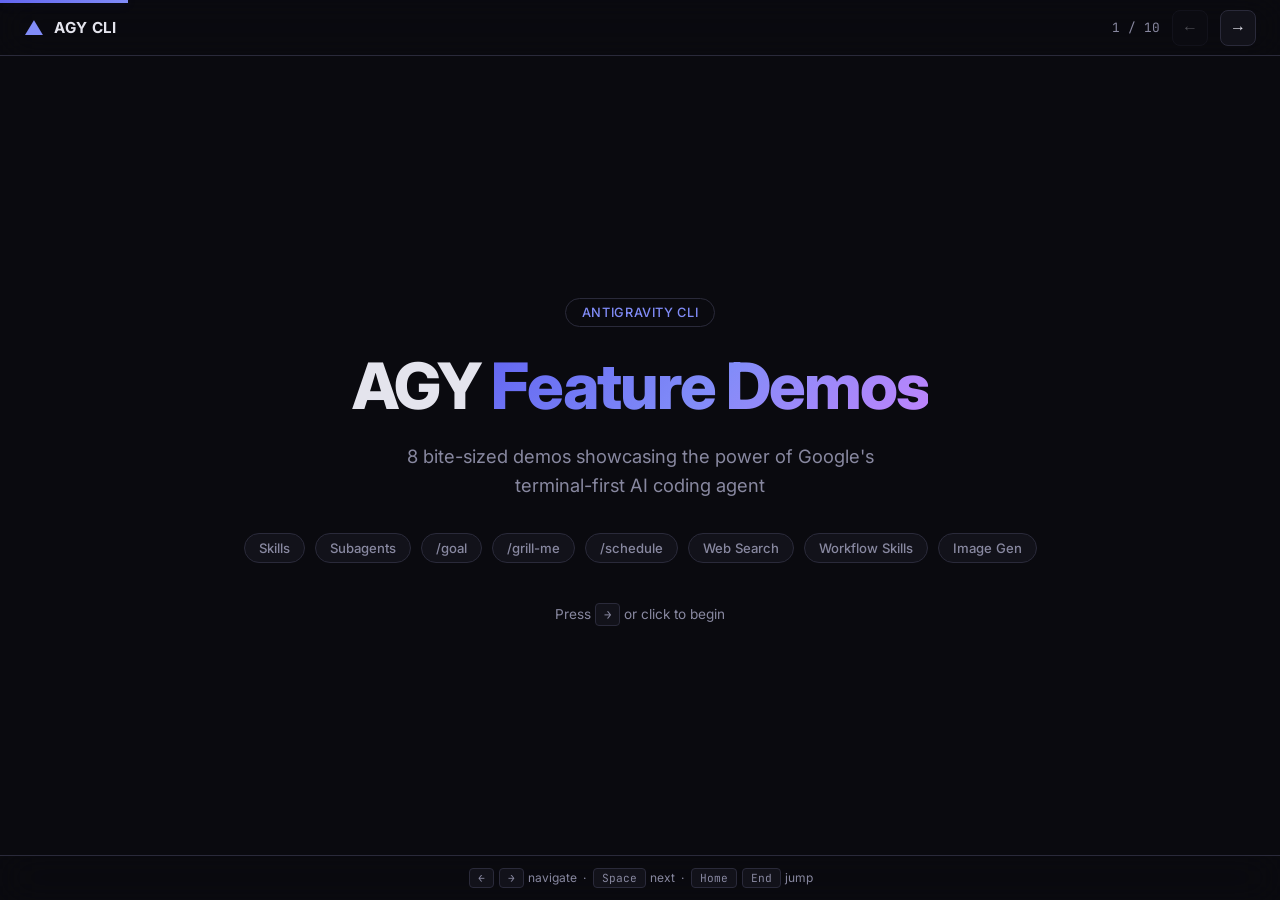
==== docs/index.html @ 6d785f90 "Add GitHub Pages slide deck and clean up README - Remove "How These Demos Were Made" section from RE" ====
<!DOCTYPE html>
<html lang="en">
<head>
  <meta charset="UTF-8">
  <meta name="viewport" content="width=device-width, initial-scale=1.0">
  <title>AGY CLI Feature Demos</title>
  <link rel="preconnect" href="https://fonts.googleapis.com">
  <link rel="preconnect" href="https://fonts.gstatic.com" crossorigin>
  <link href="https://fonts.googleapis.com/css2?family=Inter:wght@300;400;500;600;700;800;900&family=JetBrains+Mono:wght@400;500;600&display=swap" rel="stylesheet">
  <link rel="stylesheet" href="style.css">
</head>
<body>
  <div class="progress-bar" id="progress"></div>

  <nav class="nav" id="nav">
    <div class="nav-brand">
      <span class="nav-logo">&#9650;</span>
      <span>AGY CLI</span>
    </div>
    <div class="nav-controls">
      <span class="slide-counter" id="slideCounter">1 / 10</span>
      <button class="nav-btn" id="prevBtn" aria-label="Previous slide">&larr;</button>
      <button class="nav-btn" id="nextBtn" aria-label="Next slide">&rarr;</button>
    </div>
  </nav>

  <main class="deck" id="deck">

    <!-- Slide 1: Title -->
    <section class="slide active" data-slide="0">
      <div class="slide-content title-slide">
        <div class="title-badge">Antigravity CLI</div>
        <h1>AGY <span class="gradient-text">Feature Demos</span></h1>
        <p class="subtitle">8 bite-sized demos showcasing the power of Google's terminal-first AI coding agent</p>
        <div class="title-features">
          <span class="chip">Skills</span>
          <span class="chip">Subagents</span>
          <span class="chip">/goal</span>
          <span class="chip">/grill-me</span>
          <span class="chip">/schedule</span>
          <span class="chip">Web Search</span>
          <span class="chip">Workflow Skills</span>
          <span class="chip">Image Gen</span>
        </div>
        <div class="title-cta">
          <span class="key-hint">Press <kbd>&rarr;</kbd> or click to begin</span>
        </div>
      </div>
    </section>

    <!-- Slide 2: Skills -->
    <section class="slide" data-slide="1">
      <div class="slide-content">
        <div class="slide-header">
          <span class="slide-number">01</span>
          <span class="slide-label">Built-in Skills</span>
        </div>
        <h2><span class="gradient-text">/skills</span></h2>
        <p class="slide-desc">56+ specialized skills turn agy into a domain expert on demand. Just describe what you need&mdash;agy loads the right skill automatically.</p>
        <div class="two-col">
          <div class="col">
            <div class="terminal">
              <div class="terminal-header">
                <span class="terminal-dot red"></span>
                <span class="terminal-dot yellow"></span>
                <span class="terminal-dot green"></span>
                <span class="terminal-title">agy</span>
              </div>
              <div class="terminal-body">
<pre><code><span class="prompt">&gt;</span> Use the <span class="hl">modern-web-guidance</span> skill
  to look up the latest CSS container
  queries best practices.

<span class="dim">&#9679;</span> Read(SKILL.md)
<span class="dim">&#9679;</span> Bash(npx modern-web-guidance search
    "container queries")
<span class="dim">&#9679;</span> Bash(npx modern-web-guidance retrieve
    "fluid-scaling,size-aware-styling")

<span class="success">&#10003;</span> Retrieved 3 best-practice guides</code></pre>
              </div>
            </div>
          </div>
          <div class="col">
            <h3>Skill Categories</h3>
            <div class="stat-grid">
              <div class="stat-card">
                <div class="stat-num">5</div>
                <div class="stat-label">Chrome DevTools</div>
              </div>
              <div class="stat-card">
                <div class="stat-num">11</div>
                <div class="stat-label">Firebase</div>
              </div>
              <div class="stat-card">
                <div class="stat-num">25+</div>
                <div class="stat-label">Science</div>
              </div>
              <div class="stat-card">
                <div class="stat-num">2</div>
                <div class="stat-label">Modern Web</div>
              </div>
            </div>
            <p class="note">Skills include a11y debugging, LCP optimization, AlphaFold, PubMed, PyMOL, and more.</p>
          </div>
        </div>
      </div>
    </section>

    <!-- Slide 3: Subagents -->
    <section class="slide" data-slide="2">
      <div class="slide-content">
        <div class="slide-header">
          <span class="slide-number">02</span>
          <span class="slide-label">Subagents</span>
        </div>
        <h2><span class="gradient-text">Parallel Work</span> with Subagents</h2>
        <p class="slide-desc">Spawn background agents for concurrent work. Research while coding, test while building.</p>
        <div class="flow-diagram">
          <div class="flow-box main-agent">
            <div class="flow-title">Main Agent</div>
            <div class="flow-steps">
              <div class="flow-step">Creates <code>go-news.md</code> placeholder</div>
              <div class="flow-step">Waits for subagent report</div>
              <div class="flow-step">Updates file with results</div>
              <div class="flow-step">Cleans up subagent</div>
            </div>
          </div>
          <div class="flow-connector">
            <div class="connector-line"></div>
            <span class="connector-label">parallel</span>
            <div class="connector-line"></div>
          </div>
          <div class="flow-box sub-agent">
            <div class="flow-title">Research Subagent</div>
            <div class="flow-steps">
              <div class="flow-step">Searches web for Go 1.24 features</div>
              <div class="flow-step">Structures findings</div>
              <div class="flow-step">Reports back to main agent</div>
            </div>
          </div>
        </div>
        <div class="callout">
          <span class="callout-icon">&#9432;</span>
          <span>Available types: <code>research</code> (read-only), <code>self</code> (full clone), or <strong>custom</strong> agents with tailored system prompts</span>
        </div>
      </div>
    </section>

    <!-- Slide 4: /goal -->
    <section class="slide" data-slide="3">
      <div class="slide-content">
        <div class="slide-header">
          <span class="slide-number">03</span>
          <span class="slide-label">Autonomous Mode</span>
        </div>
        <h2><span class="gradient-text">/goal</span> &mdash; Hands-Free Completion</h2>
        <p class="slide-desc">Give agy a well-defined task and walk away. It plans, builds, tests, verifies, and documents&mdash;all without human input.</p>
        <div class="timeline">
          <div class="timeline-item">
            <div class="timeline-marker">1</div>
            <div class="timeline-content">
              <strong>Environment check</strong>
              <span class="dim">Verified Python 3 &amp; unittest</span>
            </div>
          </div>
          <div class="timeline-item">
            <div class="timeline-marker">2</div>
            <div class="timeline-content">
              <strong>Plan</strong>
              <span class="dim">Created implementation_plan.md</span>
            </div>
          </div>
          <div class="timeline-item">
            <div class="timeline-marker">3</div>
            <div class="timeline-content">
              <strong>Implement</strong>
              <span class="dim">Wrote countdown.py with argparse &amp; validation</span>
            </div>
          </div>
          <div class="timeline-item">
            <div class="timeline-marker">4</div>
            <div class="timeline-content">
              <strong>Test</strong>
              <span class="dim">Created test_countdown.py &mdash; 9/9 tests passing</span>
            </div>
          </div>
          <div class="timeline-item">
            <div class="timeline-marker">5</div>
            <div class="timeline-content">
              <strong>Verify &amp; Audit</strong>
              <span class="dim">Manual checks + requirement traceability matrix</span>
            </div>
          </div>
        </div>
        <div class="terminal compact">
          <div class="terminal-header">
            <span class="terminal-dot red"></span>
            <span class="terminal-dot yellow"></span>
            <span class="terminal-dot green"></span>
            <span class="terminal-title">result</span>
          </div>
          <div class="terminal-body">
<pre><code>$ python3 countdown.py 5
5
4
3
2
1
<span class="success">Liftoff!</span></code></pre>
          </div>
        </div>
      </div>
    </section>

    <!-- Slide 5: /grill-me -->
    <section class="slide" data-slide="4">
      <div class="slide-content">
        <div class="slide-header">
          <span class="slide-number">04</span>
          <span class="slide-label">Requirements Gathering</span>
        </div>
        <h2><span class="gradient-text">/grill-me</span> &mdash; Ask First, Build Later</h2>
        <p class="slide-desc">Agy interviews you with targeted questions and curated options before writing a single line of code.</p>
        <div class="question-flow">
          <div class="question-card">
            <div class="q-num">Q1</div>
            <div class="q-text">Technology stack?</div>
            <div class="q-answer">Python + FastAPI + SQLite</div>
          </div>
          <div class="question-card">
            <div class="q-num">Q2</div>
            <div class="q-text">Slug generation?</div>
            <div class="q-answer">Secure random 6-char Base62</div>
          </div>
          <div class="question-card">
            <div class="q-num">Q3</div>
            <div class="q-text">UI type?</div>
            <div class="q-answer">Interactive Web UI + JSON API</div>
          </div>
          <div class="question-card">
            <div class="q-num">Q4</div>
            <div class="q-text">Extra features?</div>
            <div class="q-answer">Click tracking + TTL + QR codes</div>
          </div>
          <div class="question-card">
            <div class="q-num">Q5</div>
            <div class="q-text">Directory structure?</div>
            <div class="q-answer">url_shortener/ subdirectory</div>
          </div>
        </div>
        <div class="callout">
          <span class="callout-icon">&#9654;</span>
          <span>After 5 questions, agy produced a full implementation plan and built a <strong>URL shortener</strong> with glassmorphic UI, click analytics, TTL, and QR codes.</span>
        </div>
      </div>
    </section>

    <!-- Slide 6: /schedule -->
    <section class="slide" data-slide="5">
      <div class="slide-content">
        <div class="slide-header">
          <span class="slide-number">05</span>
          <span class="slide-label">Background Scheduling</span>
        </div>
        <h2><span class="gradient-text">/schedule</span> &mdash; Set It and Forget It</h2>
        <p class="slide-desc">Agy schedules itself to wake up after a delay or on a recurring interval. Zero resource usage while waiting.</p>
        <div class="schedule-demo">
          <div class="schedule-step">
            <div class="schedule-time">T+0s</div>
            <div class="schedule-action">
              <div class="schedule-icon register">&#9201;</div>
              <div>
                <strong>Register timer</strong>
                <span class="dim">Schedule(60s) &rarr; task-150</span>
              </div>
            </div>
          </div>
          <div class="schedule-step idle">
            <div class="schedule-time">T+0s</div>
            <div class="schedule-action">
              <div class="schedule-icon sleep">&#9790;</div>
              <div>
                <strong>Go idle</strong>
                <span class="dim">Yield control, zero resource usage</span>
              </div>
            </div>
          </div>
          <div class="schedule-step">
            <div class="schedule-time">T+60s</div>
            <div class="schedule-action">
              <div class="schedule-icon wake">&#9889;</div>
              <div>
                <strong>Wake up</strong>
                <span class="dim">System fires timer, agy resumes</span>
              </div>
            </div>
          </div>
          <div class="schedule-step">
            <div class="schedule-time">T+60s</div>
            <div class="schedule-action">
              <div class="schedule-icon run">&#10003;</div>
              <div>
                <strong>Execute</strong>
                <span class="dim">ListDir(url_shortener/) &rarr; report</span>
              </div>
            </div>
          </div>
        </div>
        <div class="use-cases">
          <span class="use-case">One-shot reminders</span>
          <span class="use-case">CI polling</span>
          <span class="use-case">Log monitoring</span>
          <span class="use-case">Deferred tests</span>
        </div>
      </div>
    </section>

    <!-- Slide 7: Web Browsing -->
    <section class="slide" data-slide="6">
      <div class="slide-content">
        <div class="slide-header">
          <span class="slide-number">06</span>
          <span class="slide-label">Web Browsing</span>
        </div>
        <h2><span class="gradient-text">Live Web</span> Search &amp; Browsing</h2>
        <p class="slide-desc">Agy's knowledge isn't frozen. It searches the web in real-time for current docs, releases, and solutions.</p>
        <div class="two-col">
          <div class="col">
            <div class="terminal">
              <div class="terminal-header">
                <span class="terminal-dot red"></span>
                <span class="terminal-dot yellow"></span>
                <span class="terminal-dot green"></span>
                <span class="terminal-title">agy</span>
              </div>
              <div class="terminal-body">
<pre><code><span class="prompt">&gt;</span> Search the web for "Gemini 3.5
  Flash release date" and tell me
  the key improvements.

<span class="dim">&#9679;</span> WebSearch("Gemini 3.5 Flash
    release date")
<span class="dim">&#9679;</span> WebSearch("Gemini 3.5 Flash
    features improvements")

<span class="success">&#10003;</span> Found: Released May 19, 2026
  at Google I/O</code></pre>
              </div>
            </div>
          </div>
          <div class="col">
            <h3>What agy found live</h3>
            <ul class="feature-list">
              <li>Enhanced agentic workflows</li>
              <li>280+ output tokens/second</li>
              <li>1M context window</li>
              <li>Configurable thinking levels</li>
              <li>Lower hallucinations</li>
              <li>Frontier safety framework</li>
            </ul>
            <p class="note">Two parallel web searches, synthesized into a structured markdown file in seconds.</p>
          </div>
        </div>
      </div>
    </section>

    <!-- Slide 8: Workflow Skills -->
    <section class="slide" data-slide="7">
      <div class="slide-content">
        <div class="slide-header">
          <span class="slide-number">07</span>
          <span class="slide-label">Workflow Skills</span>
        </div>
        <h2><span class="gradient-text">Build Once,</span> Reuse Forever</h2>
        <p class="slide-desc">Distill any completed workflow into a reusable SKILL.md that agy can invoke in future sessions.</p>
        <div class="workflow-phases">
          <div class="phase">
            <div class="phase-icon">&#128172;</div>
            <div class="phase-name">Brainstorm</div>
            <div class="phase-detail">6 questions across 2 rounds</div>
          </div>
          <div class="phase-arrow">&rarr;</div>
          <div class="phase">
            <div class="phase-icon">&#128220;</div>
            <div class="phase-name">Design</div>
            <div class="phase-detail">Implementation plan artifact</div>
          </div>
          <div class="phase-arrow">&rarr;</div>
          <div class="phase">
            <div class="phase-icon">&#128296;</div>
            <div class="phase-name">Build</div>
            <div class="phase-detail">Write SKILL.md protocol</div>
          </div>
          <div class="phase-arrow">&rarr;</div>
          <div class="phase">
            <div class="phase-icon">&#10003;</div>
            <div class="phase-name">Validate</div>
            <div class="phase-detail">Scaffold test app, 7/7 tests</div>
          </div>
        </div>
        <div class="terminal compact">
          <div class="terminal-header">
            <span class="terminal-dot red"></span>
            <span class="terminal-dot yellow"></span>
            <span class="terminal-dot green"></span>
            <span class="terminal-title">future usage</span>
          </div>
          <div class="terminal-body">
<pre><code><span class="prompt">&gt;</span> Use the <span class="hl">fastapi-app-scaffold</span> skill
  to scaffold a blog API with posts,
  comments, and a modern frontend.

<span class="success">&#10003;</span> Skill loaded. Scaffolding...</code></pre>
          </div>
        </div>
        <p class="note">The skill includes self-healing: if tests fail, agy debugs and fixes automatically.</p>
      </div>
    </section>

    <!-- Slide 9: Image Generation -->
    <section class="slide" data-slide="8">
      <div class="slide-content">
        <div class="slide-header">
          <span class="slide-number">08</span>
          <span class="slide-label">Image Generation</span>
        </div>
        <h2><span class="gradient-text">Text-to-Image</span> Built In</h2>
        <p class="slide-desc">Generate images on-the-fly for UI mockups, assets, diagrams, and creative work. No external tools needed.</p>
        <div class="two-col">
          <div class="col">
            <div class="terminal">
              <div class="terminal-header">
                <span class="terminal-dot red"></span>
                <span class="terminal-dot yellow"></span>
                <span class="terminal-dot green"></span>
                <span class="terminal-title">agy</span>
              </div>
              <div class="terminal-body">
<pre><code><span class="prompt">&gt;</span> Generate an image of a futuristic
  rocket launching from a neon-lit
  launchpad at night, with "AGY CLI"
  on the rocket body.

<span class="dim">&#9679;</span> GenerateImage(rocket_launch)
<span class="dim">&#9679;</span> Bash(cp artifact &rarr; rocket-launch.png)

<span class="success">&#10003;</span> Saved: rocket-launch.png (1.7MB)</code></pre>
              </div>
            </div>
          </div>
          <div class="col">
            <h3>Use Cases</h3>
            <div class="image-uses">
              <div class="image-use">
                <span class="use-icon">&#127912;</span>
                <span>UI Prototyping</span>
              </div>
              <div class="image-use">
                <span class="use-icon">&#128444;</span>
                <span>App Icons &amp; Assets</span>
              </div>
              <div class="image-use">
                <span class="use-icon">&#128202;</span>
                <span>Diagrams</span>
              </div>
              <div class="image-use">
                <span class="use-icon">&#127752;</span>
                <span>Placeholder Content</span>
              </div>
            </div>
          </div>
        </div>
      </div>
    </section>

    <!-- Slide 10: Get Started -->
    <section class="slide" data-slide="9">
      <div class="slide-content title-slide">
        <div class="title-badge">Get Started</div>
        <h1>Try It <span class="gradient-text">Yourself</span></h1>
        <div class="getting-started">
          <div class="step-card">
            <div class="step-num">1</div>
            <div class="step-text">
              <strong>Install</strong>
              <code>curl -fsSL https://antigravity.google/install | bash</code>
            </div>
          </div>
          <div class="step-card">
            <div class="step-num">2</div>
            <div class="step-text">
              <strong>Authenticate</strong>
              <code>agy</code> <span class="dim">&rarr; Select "Use a Google Cloud project"</span>
            </div>
          </div>
          <div class="step-card">
            <div class="step-num">3</div>
            <div class="step-text">
              <strong>Set model</strong>
              <code>/model</code> <span class="dim">&rarr; Gemini 3.5 Flash</span>
            </div>
          </div>
          <div class="step-card">
            <div class="step-num">4</div>
            <div class="step-text">
              <strong>Explore</strong>
              <code>/skills</code> <code>/goal</code> <code>/grill-me</code> <code>/schedule</code>
            </div>
          </div>
        </div>
        <div class="title-cta">
          <a href="https://github.com/agylabs/agy-demos" class="cta-link">View on GitHub &rarr;</a>
        </div>
      </div>
    </section>

  </main>

  <footer class="footer" id="footer">
    <div class="footer-keys">
      <kbd>&larr;</kbd> <kbd>&rarr;</kbd> navigate
      &nbsp;&middot;&nbsp;
      <kbd>Space</kbd> next
      &nbsp;&middot;&nbsp;
      <kbd>Home</kbd> <kbd>End</kbd> jump
    </div>
  </footer>

  <script src="app.js"></script>
</body>
</html>
---- docs/style.css ----
/* ── Reset & Base ── */
*, *::before, *::after { box-sizing: border-box; margin: 0; padding: 0; }

:root {
  --bg: #0a0a0f;
  --surface: #12121a;
  --surface-2: #1a1a26;
  --border: #2a2a3a;
  --text: #e4e4ed;
  --text-dim: #8888a0;
  --accent: #6366f1;
  --accent-2: #818cf8;
  --accent-glow: rgba(99, 102, 241, 0.15);
  --green: #22c55e;
  --red: #ef4444;
  --yellow: #eab308;
  --radius: 12px;
  --radius-sm: 8px;
  --font: 'Inter', -apple-system, system-ui, sans-serif;
  --mono: 'JetBrains Mono', 'Fira Code', monospace;
}

html { font-size: 16px; scroll-behavior: smooth; }

body {
  font-family: var(--font);
  background: var(--bg);
  color: var(--text);
  overflow: hidden;
  height: 100dvh;
  -webkit-font-smoothing: antialiased;
}

/* ── Progress Bar ── */
.progress-bar {
  position: fixed;
  top: 0;
  left: 0;
  height: 3px;
  background: linear-gradient(90deg, var(--accent), var(--accent-2));
  z-index: 100;
  transition: width 0.4s cubic-bezier(0.4, 0, 0.2, 1);
  box-shadow: 0 0 12px var(--accent-glow);
}

/* ── Nav ── */
.nav {
  position: fixed;
  top: 0;
  left: 0;
  right: 0;
  height: 56px;
  display: flex;
  align-items: center;
  justify-content: space-between;
  padding: 0 24px;
  background: rgba(10, 10, 15, 0.8);
  backdrop-filter: blur(20px);
  -webkit-backdrop-filter: blur(20px);
  border-bottom: 1px solid var(--border);
  z-index: 50;
}

.nav-brand {
  display: flex;
  align-items: center;
  gap: 10px;
  font-weight: 700;
  font-size: 0.95rem;
  letter-spacing: 0.02em;
}

.nav-logo {
  color: var(--accent-2);
  font-size: 1.2rem;
}

.nav-controls {
  display: flex;
  align-items: center;
  gap: 12px;
}

.slide-counter {
  font-family: var(--mono);
  font-size: 0.8rem;
  color: var(--text-dim);
  min-width: 48px;
  text-align: center;
}

.nav-btn {
  width: 36px;
  height: 36px;
  border: 1px solid var(--border);
  border-radius: var(--radius-sm);
  background: var(--surface);
  color: var(--text);
  font-size: 1rem;
  cursor: pointer;
  display: flex;
  align-items: center;
  justify-content: center;
  transition: all 0.2s;
}

.nav-btn:hover {
  background: var(--surface-2);
  border-color: var(--accent);
  color: var(--accent-2);
}

.nav-btn:disabled {
  opacity: 0.3;
  cursor: default;
}

/* ── Deck & Slides ── */
.deck {
  position: relative;
  height: 100dvh;
  width: 100%;
}

.slide {
  position: absolute;
  inset: 0;
  display: flex;
  align-items: center;
  justify-content: center;
  padding: 72px 48px 48px;
  opacity: 0;
  transform: translateX(60px);
  pointer-events: none;
  transition: opacity 0.5s cubic-bezier(0.4, 0, 0.2, 1),
              transform 0.5s cubic-bezier(0.4, 0, 0.2, 1);
}

.slide.active {
  opacity: 1;
  transform: translateX(0);
  pointer-events: auto;
}

.slide.exit-left {
  opacity: 0;
  transform: translateX(-60px);
}

.slide-content {
  max-width: 960px;
  width: 100%;
}

/* ── Title Slide ── */
.title-slide {
  text-align: center;
}

.title-badge {
  display: inline-block;
  padding: 6px 16px;
  border: 1px solid var(--border);
  border-radius: 20px;
  font-size: 0.8rem;
  font-weight: 500;
  color: var(--accent-2);
  letter-spacing: 0.05em;
  text-transform: uppercase;
  margin-bottom: 24px;
}

h1 {
  font-size: clamp(2.4rem, 5vw, 4rem);
  font-weight: 800;
  line-height: 1.1;
  letter-spacing: -0.03em;
  margin-bottom: 20px;
}

.gradient-text {
  background: linear-gradient(135deg, var(--accent), var(--accent-2), #c084fc);
  -webkit-background-clip: text;
  -webkit-text-fill-color: transparent;
  background-clip: text;
}

.subtitle {
  font-size: 1.15rem;
  color: var(--text-dim);
  max-width: 540px;
  margin: 0 auto 32px;
  line-height: 1.6;
}

.title-features {
  display: flex;
  flex-wrap: wrap;
  justify-content: center;
  gap: 10px;
  margin-bottom: 40px;
}

.chip {
  padding: 6px 14px;
  border-radius: 20px;
  font-size: 0.82rem;
  font-weight: 500;
  background: var(--surface);
  border: 1px solid var(--border);
  color: var(--text-dim);
  transition: all 0.3s;
}

.chip:hover {
  border-color: var(--accent);
  color: var(--accent-2);
  background: var(--accent-glow);
}

.title-cta { margin-top: 16px; }

.key-hint {
  font-size: 0.85rem;
  color: var(--text-dim);
}

.cta-link {
  display: inline-block;
  padding: 12px 28px;
  background: linear-gradient(135deg, var(--accent), var(--accent-2));
  border-radius: var(--radius);
  color: #fff;
  text-decoration: none;
  font-weight: 600;
  font-size: 0.95rem;
  transition: all 0.3s;
  box-shadow: 0 4px 20px var(--accent-glow);
}

.cta-link:hover {
  transform: translateY(-2px);
  box-shadow: 0 8px 30px rgba(99, 102, 241, 0.3);
}

kbd {
  display: inline-block;
  padding: 2px 8px;
  font-family: var(--mono);
  font-size: 0.78rem;
  background: var(--surface);
  border: 1px solid var(--border);
  border-radius: 4px;
  color: var(--text-dim);
}

/* ── Slide Headers ── */
.slide-header {
  display: flex;
  align-items: center;
  gap: 12px;
  margin-bottom: 12px;
}

.slide-number {
  font-family: var(--mono);
  font-size: 0.8rem;
  font-weight: 600;
  color: var(--accent-2);
  opacity: 0.6;
}

.slide-label {
  font-size: 0.8rem;
  font-weight: 500;
  color: var(--text-dim);
  text-transform: uppercase;
  letter-spacing: 0.08em;
}

h2 {
  font-size: clamp(1.6rem, 3.5vw, 2.4rem);
  font-weight: 700;
  letter-spacing: -0.02em;
  margin-bottom: 12px;
}

.slide-desc {
  font-size: 1rem;
  color: var(--text-dim);
  line-height: 1.6;
  max-width: 640px;
  margin-bottom: 28px;
}

/* ── Terminal ── */
.terminal {
  background: var(--surface);
  border: 1px solid var(--border);
  border-radius: var(--radius);
  overflow: hidden;
}

.terminal.compact { font-size: 0.85rem; }

.terminal-header {
  display: flex;
  align-items: center;
  gap: 8px;
  padding: 10px 16px;
  background: rgba(255, 255, 255, 0.02);
  border-bottom: 1px solid var(--border);
}

.terminal-dot {
  width: 10px;
  height: 10px;
  border-radius: 50%;
}

.terminal-dot.red { background: var(--red); opacity: 0.7; }
.terminal-dot.yellow { background: var(--yellow); opacity: 0.7; }
.terminal-dot.green { background: var(--green); opacity: 0.7; }

.terminal-title {
  margin-left: auto;
  font-family: var(--mono);
  font-size: 0.72rem;
  color: var(--text-dim);
}

.terminal-body {
  padding: 16px 20px;
}

.terminal-body pre {
  margin: 0;
  font-family: var(--mono);
  font-size: 0.82rem;
  line-height: 1.65;
  white-space: pre-wrap;
}

.terminal-body code { font-family: inherit; }

.prompt { color: var(--accent-2); font-weight: 600; }
.hl { color: var(--accent-2); }
.dim { color: var(--text-dim); }
.success { color: var(--green); }

/* ── Two Column ── */
.two-col {
  display: grid;
  grid-template-columns: 1fr 1fr;
  gap: 28px;
  align-items: start;
}

.col h3 {
  font-size: 1rem;
  font-weight: 600;
  margin-bottom: 16px;
  color: var(--text);
}

/* ── Stat Grid ── */
.stat-grid {
  display: grid;
  grid-template-columns: 1fr 1fr;
  gap: 12px;
  margin-bottom: 16px;
}

.stat-card {
  padding: 16px;
  background: var(--surface);
  border: 1px solid var(--border);
  border-radius: var(--radius-sm);
  text-align: center;
}

.stat-num {
  font-size: 1.6rem;
  font-weight: 700;
  color: var(--accent-2);
  font-family: var(--mono);
}

.stat-label {
  font-size: 0.75rem;
  color: var(--text-dim);
  margin-top: 4px;
}

.note {
  font-size: 0.82rem;
  color: var(--text-dim);
  line-height: 1.5;
}

/* ── Flow Diagram (Subagents) ── */
.flow-diagram {
  display: flex;
  align-items: stretch;
  gap: 0;
  margin-bottom: 24px;
}

.flow-box {
  flex: 1;
  padding: 20px;
  border-radius: var(--radius);
  border: 1px solid var(--border);
  background: var(--surface);
}

.flow-box.sub-agent {
  border-color: rgba(99, 102, 241, 0.3);
  background: linear-gradient(135deg, var(--surface), rgba(99, 102, 241, 0.05));
}

.flow-title {
  font-weight: 600;
  font-size: 0.85rem;
  margin-bottom: 14px;
  color: var(--accent-2);
  text-transform: uppercase;
  letter-spacing: 0.05em;
}

.flow-steps { display: flex; flex-direction: column; gap: 8px; }

.flow-step {
  font-size: 0.82rem;
  color: var(--text-dim);
  padding-left: 16px;
  position: relative;
}

.flow-step::before {
  content: '>';
  position: absolute;
  left: 0;
  color: var(--accent);
  font-family: var(--mono);
  font-weight: 600;
}

.flow-connector {
  display: flex;
  flex-direction: column;
  align-items: center;
  justify-content: center;
  padding: 0 16px;
  gap: 8px;
}

.connector-line {
  width: 2px;
  flex: 1;
  background: var(--border);
}

.connector-label {
  font-size: 0.7rem;
  font-family: var(--mono);
  color: var(--accent-2);
  text-transform: uppercase;
  letter-spacing: 0.1em;
  writing-mode: vertical-lr;
  text-orientation: mixed;
}

.flow-step code, .callout code {
  font-family: var(--mono);
  font-size: 0.8rem;
  padding: 2px 6px;
  background: rgba(99, 102, 241, 0.1);
  border-radius: 4px;
  color: var(--accent-2);
}

/* ── Callout ── */
.callout {
  display: flex;
  align-items: flex-start;
  gap: 12px;
  padding: 16px 20px;
  background: var(--accent-glow);
  border: 1px solid rgba(99, 102, 241, 0.2);
  border-radius: var(--radius-sm);
  font-size: 0.85rem;
  color: var(--text-dim);
  line-height: 1.5;
}

.callout-icon {
  color: var(--accent-2);
  font-size: 1.1rem;
  flex-shrink: 0;
  margin-top: 1px;
}

/* ── Timeline (/goal) ── */
.timeline {
  display: flex;
  flex-direction: column;
  gap: 0;
  margin-bottom: 24px;
  padding-left: 20px;
  border-left: 2px solid var(--border);
}

.timeline-item {
  display: flex;
  align-items: flex-start;
  gap: 16px;
  padding: 10px 0;
  position: relative;
}

.timeline-marker {
  width: 28px;
  height: 28px;
  border-radius: 50%;
  background: var(--surface);
  border: 2px solid var(--accent);
  display: flex;
  align-items: center;
  justify-content: center;
  font-family: var(--mono);
  font-size: 0.72rem;
  font-weight: 600;
  color: var(--accent-2);
  flex-shrink: 0;
  margin-left: -35px;
}

.timeline-content {
  display: flex;
  flex-direction: column;
  gap: 2px;
}

.timeline-content strong { font-size: 0.9rem; }
.timeline-content .dim { font-size: 0.8rem; }

/* ── Question Flow (/grill-me) ── */
.question-flow {
  display: grid;
  grid-template-columns: repeat(5, 1fr);
  gap: 12px;
  margin-bottom: 24px;
}

.question-card {
  padding: 16px;
  background: var(--surface);
  border: 1px solid var(--border);
  border-radius: var(--radius-sm);
  transition: all 0.3s;
}

.question-card:hover {
  border-color: var(--accent);
  transform: translateY(-2px);
}

.q-num {
  font-family: var(--mono);
  font-size: 0.7rem;
  font-weight: 600;
  color: var(--accent-2);
  margin-bottom: 8px;
}

.q-text {
  font-size: 0.82rem;
  font-weight: 500;
  margin-bottom: 8px;
}

.q-answer {
  font-size: 0.75rem;
  color: var(--green);
  font-family: var(--mono);
}

/* ── Schedule Demo ── */
.schedule-demo {
  display: flex;
  flex-direction: column;
  gap: 2px;
  margin-bottom: 24px;
}

.schedule-step {
  display: flex;
  align-items: center;
  gap: 20px;
  padding: 14px 20px;
  background: var(--surface);
  border: 1px solid var(--border);
  border-radius: var(--radius-sm);
}

.schedule-step.idle { opacity: 0.5; }

.schedule-time {
  font-family: var(--mono);
  font-size: 0.78rem;
  color: var(--text-dim);
  min-width: 60px;
}

.schedule-action {
  display: flex;
  align-items: center;
  gap: 14px;
}

.schedule-icon {
  font-size: 1.2rem;
  width: 36px;
  height: 36px;
  display: flex;
  align-items: center;
  justify-content: center;
  border-radius: var(--radius-sm);
  background: var(--surface-2);
}

.schedule-icon.register { color: var(--accent-2); }
.schedule-icon.sleep { color: var(--text-dim); }
.schedule-icon.wake { color: var(--yellow); }
.schedule-icon.run { color: var(--green); }

.schedule-action strong { font-size: 0.88rem; }
.schedule-action .dim { font-size: 0.78rem; display: block; }

.use-cases {
  display: flex;
  gap: 10px;
  flex-wrap: wrap;
}

.use-case {
  padding: 6px 14px;
  border-radius: 20px;
  font-size: 0.8rem;
  background: var(--surface);
  border: 1px solid var(--border);
  color: var(--text-dim);
}

/* ── Feature List ── */
.feature-list {
  list-style: none;
  display: flex;
  flex-direction: column;
  gap: 8px;
  margin-bottom: 16px;
}

.feature-list li {
  font-size: 0.88rem;
  padding-left: 20px;
  position: relative;
  color: var(--text-dim);
}

.feature-list li::before {
  content: '\2713';
  position: absolute;
  left: 0;
  color: var(--green);
  font-weight: 700;
}

/* ── Workflow Phases ── */
.workflow-phases {
  display: flex;
  align-items: center;
  justify-content: center;
  gap: 0;
  margin-bottom: 28px;
  flex-wrap: wrap;
}

.phase {
  text-align: center;
  padding: 20px 24px;
  background: var(--surface);
  border: 1px solid var(--border);
  border-radius: var(--radius);
  min-width: 140px;
}

.phase-icon { font-size: 1.6rem; margin-bottom: 8px; }

.phase-name {
  font-weight: 600;
  font-size: 0.9rem;
  margin-bottom: 4px;
}

.phase-detail {
  font-size: 0.75rem;
  color: var(--text-dim);
}

.phase-arrow {
  color: var(--accent);
  font-size: 1.4rem;
  padding: 0 8px;
}

/* ── Image Gen Uses ── */
.image-uses {
  display: grid;
  grid-template-columns: 1fr 1fr;
  gap: 12px;
}

.image-use {
  display: flex;
  align-items: center;
  gap: 10px;
  padding: 14px 16px;
  background: var(--surface);
  border: 1px solid var(--border);
  border-radius: var(--radius-sm);
  font-size: 0.88rem;
}

.use-icon { font-size: 1.3rem; }

/* ── Getting Started ── */
.getting-started {
  display: flex;
  flex-direction: column;
  gap: 12px;
  max-width: 560px;
  margin: 32px auto 24px;
  text-align: left;
}

.step-card {
  display: flex;
  align-items: flex-start;
  gap: 16px;
  padding: 16px 20px;
  background: var(--surface);
  border: 1px solid var(--border);
  border-radius: var(--radius-sm);
}

.step-num {
  width: 28px;
  height: 28px;
  border-radius: 50%;
  background: var(--accent);
  display: flex;
  align-items: center;
  justify-content: center;
  font-family: var(--mono);
  font-size: 0.78rem;
  font-weight: 700;
  color: #fff;
  flex-shrink: 0;
}

.step-text {
  display: flex;
  flex-direction: column;
  gap: 4px;
}

.step-text strong { font-size: 0.9rem; }

.step-text code {
  font-family: var(--mono);
  font-size: 0.8rem;
  padding: 2px 8px;
  background: var(--surface-2);
  border-radius: 4px;
  color: var(--accent-2);
}

.step-text .dim { font-size: 0.78rem; }

/* ── Footer ── */
.footer {
  position: fixed;
  bottom: 0;
  left: 0;
  right: 0;
  padding: 12px 24px;
  text-align: center;
  background: rgba(10, 10, 15, 0.8);
  backdrop-filter: blur(20px);
  -webkit-backdrop-filter: blur(20px);
  border-top: 1px solid var(--border);
  z-index: 50;
}

.footer-keys {
  font-size: 0.75rem;
  color: var(--text-dim);
}

.footer-keys kbd {
  font-size: 0.7rem;
  margin: 0 1px;
}

/* ── Responsive ── */
@media (max-width: 768px) {
  .slide { padding: 72px 20px 64px; }

  .two-col {
    grid-template-columns: 1fr;
    gap: 20px;
  }

  .question-flow {
    grid-template-columns: repeat(2, 1fr);
  }

  .question-flow .question-card:last-child {
    grid-column: span 2;
  }

  .flow-diagram {
    flex-direction: column;
    gap: 12px;
  }

  .flow-connector {
    flex-direction: row;
    padding: 8px 0;
  }

  .connector-label {
    writing-mode: horizontal-tb;
  }

  .workflow-phases {
    flex-direction: column;
    gap: 12px;
  }

  .phase-arrow {
    transform: rotate(90deg);
    padding: 0;
  }

  .stat-grid {
    grid-template-columns: repeat(4, 1fr);
  }

  .image-uses {
    grid-template-columns: 1fr;
  }

  .footer-keys { font-size: 0.68rem; }
}

@media (max-width: 480px) {
  .question-flow {
    grid-template-columns: 1fr;
  }

  .question-flow .question-card:last-child {
    grid-column: span 1;
  }

  .stat-grid {
    grid-template-columns: 1fr 1fr;
  }
}
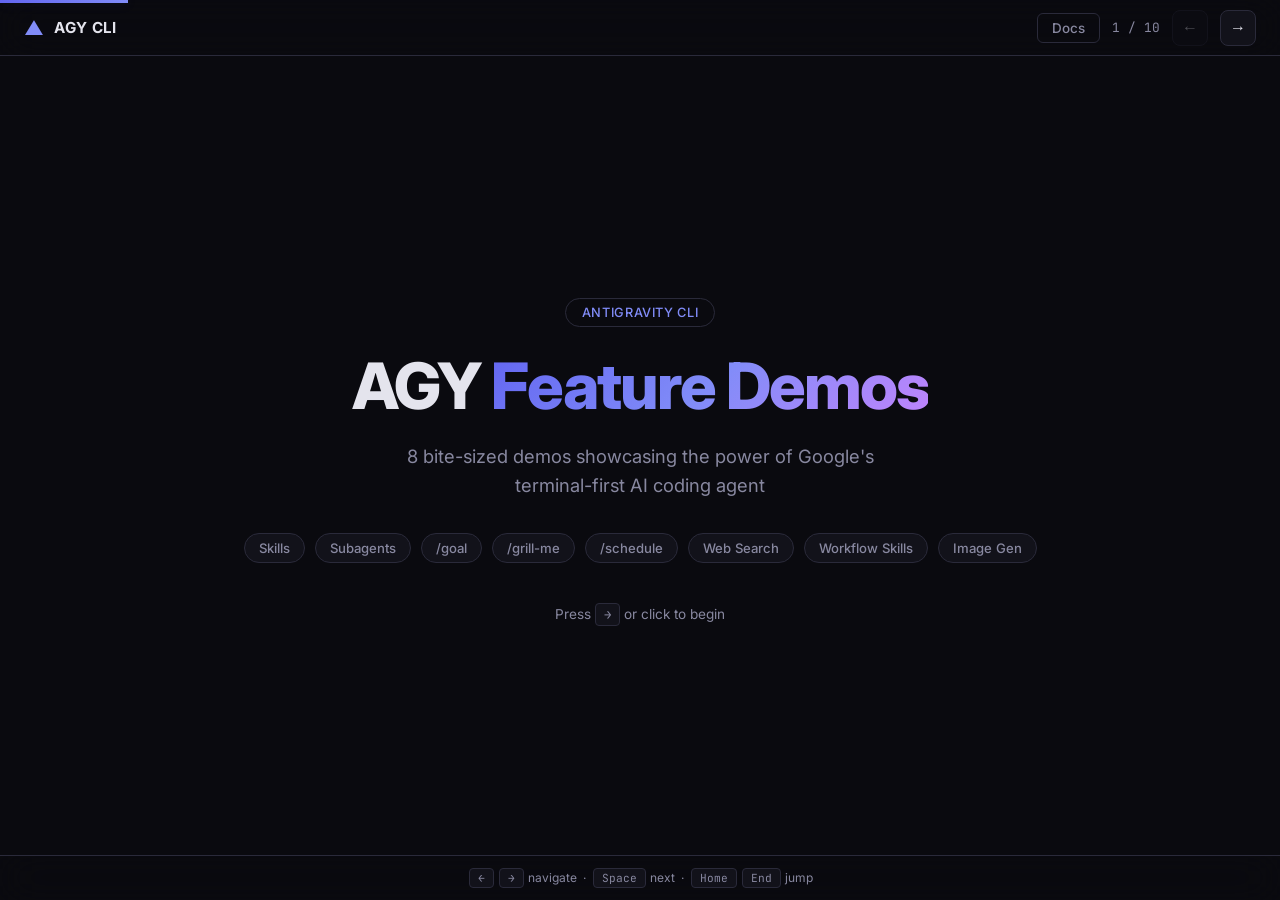
==== commit 144b2688: "Add docs page with detailed walkthroughs for each demo - Add guide.html with sidebar navigation and " ====
--- a/docs/index.html
+++ b/docs/index.html
@@ -18,6 +18,7 @@
       <span>AGY CLI</span>
     </div>
     <div class="nav-controls">
+      <a href="guide.html" class="nav-link">Docs</a>
       <span class="slide-counter" id="slideCounter">1 / 10</span>
       <button class="nav-btn" id="prevBtn" aria-label="Previous slide">&larr;</button>
       <button class="nav-btn" id="nextBtn" aria-label="Next slide">&rarr;</button>
--- a/docs/style.css
+++ b/docs/style.css
@@ -81,6 +81,23 @@
   gap: 12px;
 }
 
+.nav-link {
+  padding: 6px 14px;
+  border-radius: 6px;
+  font-size: 0.84rem;
+  font-weight: 500;
+  color: var(--text-dim);
+  text-decoration: none;
+  transition: all 0.2s;
+  border: 1px solid var(--border);
+}
+
+.nav-link:hover {
+  color: var(--accent-2);
+  border-color: var(--accent);
+  background: var(--accent-glow);
+}
+
 .slide-counter {
   font-family: var(--mono);
   font-size: 0.8rem;
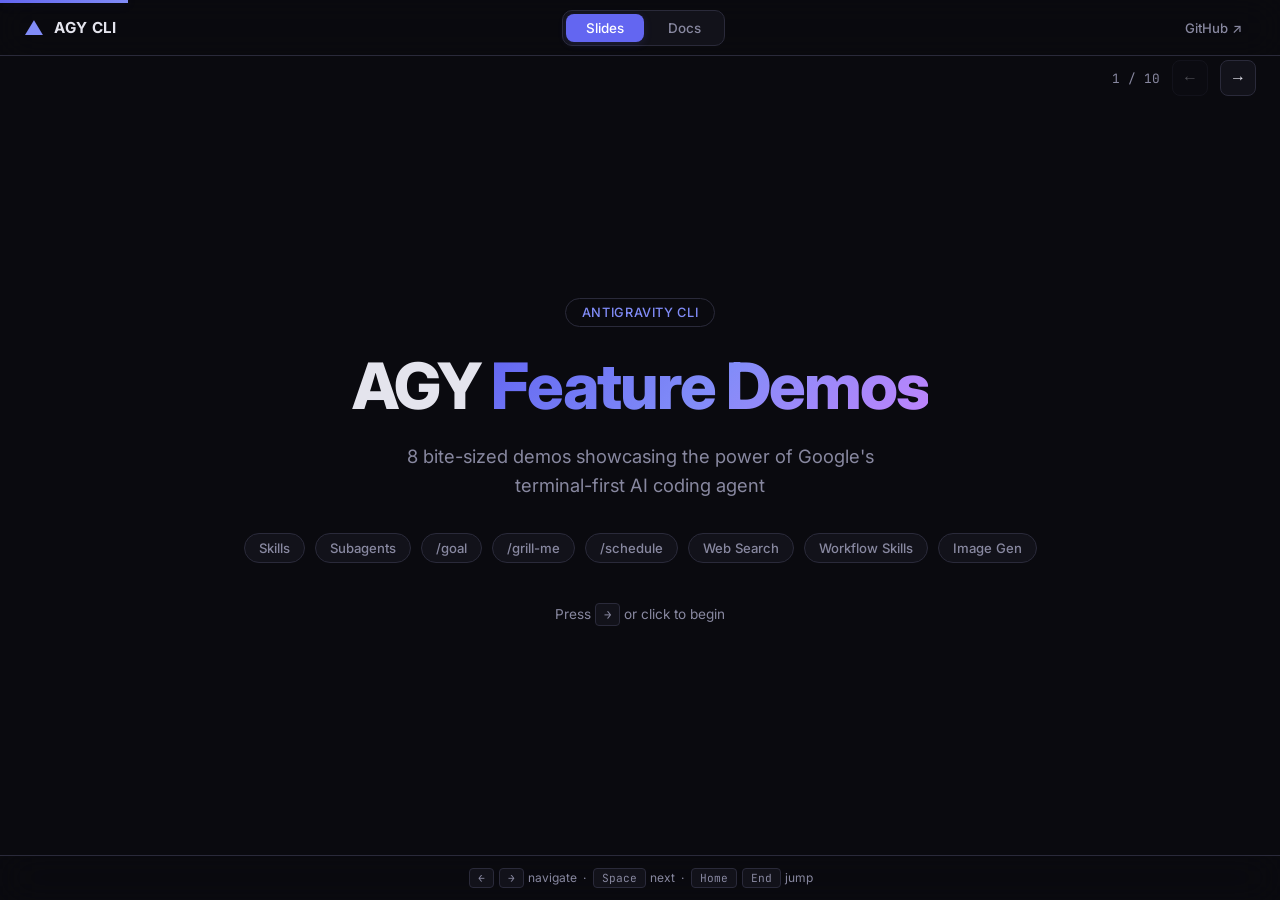
==== commit 603b7697: "Merge slides and docs into a single-page app - Unified index.html with shared top nav and Slides/Doc" ====
--- a/docs/index.html
+++ b/docs/index.html
@@ -8,66 +8,81 @@
   <link rel="preconnect" href="https://fonts.gstatic.com" crossorigin>
   <link href="https://fonts.googleapis.com/css2?family=Inter:wght@300;400;500;600;700;800;900&family=JetBrains+Mono:wght@400;500;600&display=swap" rel="stylesheet">
   <link rel="stylesheet" href="style.css">
+  <link rel="stylesheet" href="guide.css">
 </head>
 <body>
-  <div class="progress-bar" id="progress"></div>
-
-  <nav class="nav" id="nav">
-    <div class="nav-brand">
+
+  <!-- ═══ Shared Top Nav ═══ -->
+  <nav class="topnav" id="topnav">
+    <div class="topnav-brand">
       <span class="nav-logo">&#9650;</span>
       <span>AGY CLI</span>
     </div>
-    <div class="nav-controls">
-      <a href="guide.html" class="nav-link">Docs</a>
+    <div class="topnav-tabs">
+      <button class="topnav-tab active" data-view="slides" id="tabSlides">Slides</button>
+      <button class="topnav-tab" data-view="docs" id="tabDocs">Docs</button>
+    </div>
+    <div class="topnav-right">
+      <a href="https://github.com/agylabs/agy-demos" class="topnav-gh" target="_blank">GitHub &nearr;</a>
+    </div>
+  </nav>
+
+  <!-- ══════════════════════════════════════════════ -->
+  <!-- ═══ SLIDES VIEW ═══ -->
+  <!-- ══════════════════════════════════════════════ -->
+  <div id="slides-view" class="view active">
+
+    <div class="progress-bar" id="progress"></div>
+
+    <div class="slides-controls">
       <span class="slide-counter" id="slideCounter">1 / 10</span>
       <button class="nav-btn" id="prevBtn" aria-label="Previous slide">&larr;</button>
       <button class="nav-btn" id="nextBtn" aria-label="Next slide">&rarr;</button>
     </div>
-  </nav>
-
-  <main class="deck" id="deck">
-
-    <!-- Slide 1: Title -->
-    <section class="slide active" data-slide="0">
-      <div class="slide-content title-slide">
-        <div class="title-badge">Antigravity CLI</div>
-        <h1>AGY <span class="gradient-text">Feature Demos</span></h1>
-        <p class="subtitle">8 bite-sized demos showcasing the power of Google's terminal-first AI coding agent</p>
-        <div class="title-features">
-          <span class="chip">Skills</span>
-          <span class="chip">Subagents</span>
-          <span class="chip">/goal</span>
-          <span class="chip">/grill-me</span>
-          <span class="chip">/schedule</span>
-          <span class="chip">Web Search</span>
-          <span class="chip">Workflow Skills</span>
-          <span class="chip">Image Gen</span>
-        </div>
-        <div class="title-cta">
-          <span class="key-hint">Press <kbd>&rarr;</kbd> or click to begin</span>
-        </div>
-      </div>
-    </section>
-
-    <!-- Slide 2: Skills -->
-    <section class="slide" data-slide="1">
-      <div class="slide-content">
-        <div class="slide-header">
-          <span class="slide-number">01</span>
-          <span class="slide-label">Built-in Skills</span>
-        </div>
-        <h2><span class="gradient-text">/skills</span></h2>
-        <p class="slide-desc">56+ specialized skills turn agy into a domain expert on demand. Just describe what you need&mdash;agy loads the right skill automatically.</p>
-        <div class="two-col">
-          <div class="col">
-            <div class="terminal">
-              <div class="terminal-header">
-                <span class="terminal-dot red"></span>
-                <span class="terminal-dot yellow"></span>
-                <span class="terminal-dot green"></span>
-                <span class="terminal-title">agy</span>
-              </div>
-              <div class="terminal-body">
+
+    <main class="deck" id="deck">
+
+      <!-- Slide 1: Title -->
+      <section class="slide active" data-slide="0">
+        <div class="slide-content title-slide">
+          <div class="title-badge">Antigravity CLI</div>
+          <h1>AGY <span class="gradient-text">Feature Demos</span></h1>
+          <p class="subtitle">8 bite-sized demos showcasing the power of Google's terminal-first AI coding agent</p>
+          <div class="title-features">
+            <span class="chip">Skills</span>
+            <span class="chip">Subagents</span>
+            <span class="chip">/goal</span>
+            <span class="chip">/grill-me</span>
+            <span class="chip">/schedule</span>
+            <span class="chip">Web Search</span>
+            <span class="chip">Workflow Skills</span>
+            <span class="chip">Image Gen</span>
+          </div>
+          <div class="title-cta">
+            <span class="key-hint">Press <kbd>&rarr;</kbd> or click to begin</span>
+          </div>
+        </div>
+      </section>
+
+      <!-- Slide 2: Skills -->
+      <section class="slide" data-slide="1">
+        <div class="slide-content">
+          <div class="slide-header">
+            <span class="slide-number">01</span>
+            <span class="slide-label">Built-in Skills</span>
+          </div>
+          <h2><span class="gradient-text">/skills</span></h2>
+          <p class="slide-desc">56+ specialized skills turn agy into a domain expert on demand. Just describe what you need&mdash;agy loads the right skill automatically.</p>
+          <div class="two-col">
+            <div class="col">
+              <div class="terminal">
+                <div class="terminal-header">
+                  <span class="terminal-dot red"></span>
+                  <span class="terminal-dot yellow"></span>
+                  <span class="terminal-dot green"></span>
+                  <span class="terminal-title">agy</span>
+                </div>
+                <div class="terminal-body">
 <pre><code><span class="prompt">&gt;</span> Use the <span class="hl">modern-web-guidance</span> skill
   to look up the latest CSS container
   queries best practices.
@@ -79,129 +94,79 @@
     "fluid-scaling,size-aware-styling")
 
 <span class="success">&#10003;</span> Retrieved 3 best-practice guides</code></pre>
-              </div>
-            </div>
-          </div>
-          <div class="col">
-            <h3>Skill Categories</h3>
-            <div class="stat-grid">
-              <div class="stat-card">
-                <div class="stat-num">5</div>
-                <div class="stat-label">Chrome DevTools</div>
-              </div>
-              <div class="stat-card">
-                <div class="stat-num">11</div>
-                <div class="stat-label">Firebase</div>
-              </div>
-              <div class="stat-card">
-                <div class="stat-num">25+</div>
-                <div class="stat-label">Science</div>
-              </div>
-              <div class="stat-card">
-                <div class="stat-num">2</div>
-                <div class="stat-label">Modern Web</div>
-              </div>
-            </div>
-            <p class="note">Skills include a11y debugging, LCP optimization, AlphaFold, PubMed, PyMOL, and more.</p>
-          </div>
-        </div>
-      </div>
-    </section>
-
-    <!-- Slide 3: Subagents -->
-    <section class="slide" data-slide="2">
-      <div class="slide-content">
-        <div class="slide-header">
-          <span class="slide-number">02</span>
-          <span class="slide-label">Subagents</span>
-        </div>
-        <h2><span class="gradient-text">Parallel Work</span> with Subagents</h2>
-        <p class="slide-desc">Spawn background agents for concurrent work. Research while coding, test while building.</p>
-        <div class="flow-diagram">
-          <div class="flow-box main-agent">
-            <div class="flow-title">Main Agent</div>
-            <div class="flow-steps">
-              <div class="flow-step">Creates <code>go-news.md</code> placeholder</div>
-              <div class="flow-step">Waits for subagent report</div>
-              <div class="flow-step">Updates file with results</div>
-              <div class="flow-step">Cleans up subagent</div>
-            </div>
-          </div>
-          <div class="flow-connector">
-            <div class="connector-line"></div>
-            <span class="connector-label">parallel</span>
-            <div class="connector-line"></div>
-          </div>
-          <div class="flow-box sub-agent">
-            <div class="flow-title">Research Subagent</div>
-            <div class="flow-steps">
-              <div class="flow-step">Searches web for Go 1.24 features</div>
-              <div class="flow-step">Structures findings</div>
-              <div class="flow-step">Reports back to main agent</div>
-            </div>
-          </div>
-        </div>
-        <div class="callout">
-          <span class="callout-icon">&#9432;</span>
-          <span>Available types: <code>research</code> (read-only), <code>self</code> (full clone), or <strong>custom</strong> agents with tailored system prompts</span>
-        </div>
-      </div>
-    </section>
-
-    <!-- Slide 4: /goal -->
-    <section class="slide" data-slide="3">
-      <div class="slide-content">
-        <div class="slide-header">
-          <span class="slide-number">03</span>
-          <span class="slide-label">Autonomous Mode</span>
-        </div>
-        <h2><span class="gradient-text">/goal</span> &mdash; Hands-Free Completion</h2>
-        <p class="slide-desc">Give agy a well-defined task and walk away. It plans, builds, tests, verifies, and documents&mdash;all without human input.</p>
-        <div class="timeline">
-          <div class="timeline-item">
-            <div class="timeline-marker">1</div>
-            <div class="timeline-content">
-              <strong>Environment check</strong>
-              <span class="dim">Verified Python 3 &amp; unittest</span>
-            </div>
-          </div>
-          <div class="timeline-item">
-            <div class="timeline-marker">2</div>
-            <div class="timeline-content">
-              <strong>Plan</strong>
-              <span class="dim">Created implementation_plan.md</span>
-            </div>
-          </div>
-          <div class="timeline-item">
-            <div class="timeline-marker">3</div>
-            <div class="timeline-content">
-              <strong>Implement</strong>
-              <span class="dim">Wrote countdown.py with argparse &amp; validation</span>
-            </div>
-          </div>
-          <div class="timeline-item">
-            <div class="timeline-marker">4</div>
-            <div class="timeline-content">
-              <strong>Test</strong>
-              <span class="dim">Created test_countdown.py &mdash; 9/9 tests passing</span>
-            </div>
-          </div>
-          <div class="timeline-item">
-            <div class="timeline-marker">5</div>
-            <div class="timeline-content">
-              <strong>Verify &amp; Audit</strong>
-              <span class="dim">Manual checks + requirement traceability matrix</span>
-            </div>
-          </div>
-        </div>
-        <div class="terminal compact">
-          <div class="terminal-header">
-            <span class="terminal-dot red"></span>
-            <span class="terminal-dot yellow"></span>
-            <span class="terminal-dot green"></span>
-            <span class="terminal-title">result</span>
-          </div>
-          <div class="terminal-body">
+                </div>
+              </div>
+            </div>
+            <div class="col">
+              <h3>Skill Categories</h3>
+              <div class="stat-grid">
+                <div class="stat-card"><div class="stat-num">5</div><div class="stat-label">Chrome DevTools</div></div>
+                <div class="stat-card"><div class="stat-num">11</div><div class="stat-label">Firebase</div></div>
+                <div class="stat-card"><div class="stat-num">25+</div><div class="stat-label">Science</div></div>
+                <div class="stat-card"><div class="stat-num">2</div><div class="stat-label">Modern Web</div></div>
+              </div>
+              <p class="note">Skills include a11y debugging, LCP optimization, AlphaFold, PubMed, PyMOL, and more.</p>
+            </div>
+          </div>
+        </div>
+      </section>
+
+      <!-- Slide 3: Subagents -->
+      <section class="slide" data-slide="2">
+        <div class="slide-content">
+          <div class="slide-header">
+            <span class="slide-number">02</span>
+            <span class="slide-label">Subagents</span>
+          </div>
+          <h2><span class="gradient-text">Parallel Work</span> with Subagents</h2>
+          <p class="slide-desc">Spawn background agents for concurrent work. Research while coding, test while building.</p>
+          <div class="flow-diagram">
+            <div class="flow-box main-agent">
+              <div class="flow-title">Main Agent</div>
+              <div class="flow-steps">
+                <div class="flow-step">Creates <code>go-news.md</code> placeholder</div>
+                <div class="flow-step">Waits for subagent report</div>
+                <div class="flow-step">Updates file with results</div>
+                <div class="flow-step">Cleans up subagent</div>
+              </div>
+            </div>
+            <div class="flow-connector">
+              <div class="connector-line"></div>
+              <span class="connector-label">parallel</span>
+              <div class="connector-line"></div>
+            </div>
+            <div class="flow-box sub-agent">
+              <div class="flow-title">Research Subagent</div>
+              <div class="flow-steps">
+                <div class="flow-step">Searches web for Go 1.24 features</div>
+                <div class="flow-step">Structures findings</div>
+                <div class="flow-step">Reports back to main agent</div>
+              </div>
+            </div>
+          </div>
+          <div class="callout">
+            <span class="callout-icon">&#9432;</span>
+            <span>Available types: <code>research</code> (read-only), <code>self</code> (full clone), or <strong>custom</strong> agents with tailored system prompts</span>
+          </div>
+        </div>
+      </section>
+
+      <!-- Slide 4: /goal -->
+      <section class="slide" data-slide="3">
+        <div class="slide-content">
+          <div class="slide-header"><span class="slide-number">03</span><span class="slide-label">Autonomous Mode</span></div>
+          <h2><span class="gradient-text">/goal</span> &mdash; Hands-Free Completion</h2>
+          <p class="slide-desc">Give agy a well-defined task and walk away. It plans, builds, tests, verifies, and documents&mdash;all without human input.</p>
+          <div class="timeline">
+            <div class="timeline-item"><div class="timeline-marker">1</div><div class="timeline-content"><strong>Environment check</strong><span class="dim">Verified Python 3 &amp; unittest</span></div></div>
+            <div class="timeline-item"><div class="timeline-marker">2</div><div class="timeline-content"><strong>Plan</strong><span class="dim">Created implementation_plan.md</span></div></div>
+            <div class="timeline-item"><div class="timeline-marker">3</div><div class="timeline-content"><strong>Implement</strong><span class="dim">Wrote countdown.py with argparse &amp; validation</span></div></div>
+            <div class="timeline-item"><div class="timeline-marker">4</div><div class="timeline-content"><strong>Test</strong><span class="dim">Created test_countdown.py &mdash; 9/9 tests passing</span></div></div>
+            <div class="timeline-item"><div class="timeline-marker">5</div><div class="timeline-content"><strong>Verify &amp; Audit</strong><span class="dim">Manual checks + requirement traceability matrix</span></div></div>
+          </div>
+          <div class="terminal compact">
+            <div class="terminal-header"><span class="terminal-dot red"></span><span class="terminal-dot yellow"></span><span class="terminal-dot green"></span><span class="terminal-title">result</span></div>
+            <div class="terminal-body">
 <pre><code>$ python3 countdown.py 5
 5
 4
@@ -209,133 +174,63 @@
 2
 1
 <span class="success">Liftoff!</span></code></pre>
-          </div>
-        </div>
-      </div>
-    </section>
-
-    <!-- Slide 5: /grill-me -->
-    <section class="slide" data-slide="4">
-      <div class="slide-content">
-        <div class="slide-header">
-          <span class="slide-number">04</span>
-          <span class="slide-label">Requirements Gathering</span>
-        </div>
-        <h2><span class="gradient-text">/grill-me</span> &mdash; Ask First, Build Later</h2>
-        <p class="slide-desc">Agy interviews you with targeted questions and curated options before writing a single line of code.</p>
-        <div class="question-flow">
-          <div class="question-card">
-            <div class="q-num">Q1</div>
-            <div class="q-text">Technology stack?</div>
-            <div class="q-answer">Python + FastAPI + SQLite</div>
-          </div>
-          <div class="question-card">
-            <div class="q-num">Q2</div>
-            <div class="q-text">Slug generation?</div>
-            <div class="q-answer">Secure random 6-char Base62</div>
-          </div>
-          <div class="question-card">
-            <div class="q-num">Q3</div>
-            <div class="q-text">UI type?</div>
-            <div class="q-answer">Interactive Web UI + JSON API</div>
-          </div>
-          <div class="question-card">
-            <div class="q-num">Q4</div>
-            <div class="q-text">Extra features?</div>
-            <div class="q-answer">Click tracking + TTL + QR codes</div>
-          </div>
-          <div class="question-card">
-            <div class="q-num">Q5</div>
-            <div class="q-text">Directory structure?</div>
-            <div class="q-answer">url_shortener/ subdirectory</div>
-          </div>
-        </div>
-        <div class="callout">
-          <span class="callout-icon">&#9654;</span>
-          <span>After 5 questions, agy produced a full implementation plan and built a <strong>URL shortener</strong> with glassmorphic UI, click analytics, TTL, and QR codes.</span>
-        </div>
-      </div>
-    </section>
-
-    <!-- Slide 6: /schedule -->
-    <section class="slide" data-slide="5">
-      <div class="slide-content">
-        <div class="slide-header">
-          <span class="slide-number">05</span>
-          <span class="slide-label">Background Scheduling</span>
-        </div>
-        <h2><span class="gradient-text">/schedule</span> &mdash; Set It and Forget It</h2>
-        <p class="slide-desc">Agy schedules itself to wake up after a delay or on a recurring interval. Zero resource usage while waiting.</p>
-        <div class="schedule-demo">
-          <div class="schedule-step">
-            <div class="schedule-time">T+0s</div>
-            <div class="schedule-action">
-              <div class="schedule-icon register">&#9201;</div>
-              <div>
-                <strong>Register timer</strong>
-                <span class="dim">Schedule(60s) &rarr; task-150</span>
-              </div>
-            </div>
-          </div>
-          <div class="schedule-step idle">
-            <div class="schedule-time">T+0s</div>
-            <div class="schedule-action">
-              <div class="schedule-icon sleep">&#9790;</div>
-              <div>
-                <strong>Go idle</strong>
-                <span class="dim">Yield control, zero resource usage</span>
-              </div>
-            </div>
-          </div>
-          <div class="schedule-step">
-            <div class="schedule-time">T+60s</div>
-            <div class="schedule-action">
-              <div class="schedule-icon wake">&#9889;</div>
-              <div>
-                <strong>Wake up</strong>
-                <span class="dim">System fires timer, agy resumes</span>
-              </div>
-            </div>
-          </div>
-          <div class="schedule-step">
-            <div class="schedule-time">T+60s</div>
-            <div class="schedule-action">
-              <div class="schedule-icon run">&#10003;</div>
-              <div>
-                <strong>Execute</strong>
-                <span class="dim">ListDir(url_shortener/) &rarr; report</span>
-              </div>
-            </div>
-          </div>
-        </div>
-        <div class="use-cases">
-          <span class="use-case">One-shot reminders</span>
-          <span class="use-case">CI polling</span>
-          <span class="use-case">Log monitoring</span>
-          <span class="use-case">Deferred tests</span>
-        </div>
-      </div>
-    </section>
-
-    <!-- Slide 7: Web Browsing -->
-    <section class="slide" data-slide="6">
-      <div class="slide-content">
-        <div class="slide-header">
-          <span class="slide-number">06</span>
-          <span class="slide-label">Web Browsing</span>
-        </div>
-        <h2><span class="gradient-text">Live Web</span> Search &amp; Browsing</h2>
-        <p class="slide-desc">Agy's knowledge isn't frozen. It searches the web in real-time for current docs, releases, and solutions.</p>
-        <div class="two-col">
-          <div class="col">
-            <div class="terminal">
-              <div class="terminal-header">
-                <span class="terminal-dot red"></span>
-                <span class="terminal-dot yellow"></span>
-                <span class="terminal-dot green"></span>
-                <span class="terminal-title">agy</span>
-              </div>
-              <div class="terminal-body">
+            </div>
+          </div>
+        </div>
+      </section>
+
+      <!-- Slide 5: /grill-me -->
+      <section class="slide" data-slide="4">
+        <div class="slide-content">
+          <div class="slide-header"><span class="slide-number">04</span><span class="slide-label">Requirements Gathering</span></div>
+          <h2><span class="gradient-text">/grill-me</span> &mdash; Ask First, Build Later</h2>
+          <p class="slide-desc">Agy interviews you with targeted questions and curated options before writing a single line of code.</p>
+          <div class="question-flow">
+            <div class="question-card"><div class="q-num">Q1</div><div class="q-text">Technology stack?</div><div class="q-answer">Python + FastAPI + SQLite</div></div>
+            <div class="question-card"><div class="q-num">Q2</div><div class="q-text">Slug generation?</div><div class="q-answer">Secure random 6-char Base62</div></div>
+            <div class="question-card"><div class="q-num">Q3</div><div class="q-text">UI type?</div><div class="q-answer">Interactive Web UI + JSON API</div></div>
+            <div class="question-card"><div class="q-num">Q4</div><div class="q-text">Extra features?</div><div class="q-answer">Click tracking + TTL + QR codes</div></div>
+            <div class="question-card"><div class="q-num">Q5</div><div class="q-text">Directory structure?</div><div class="q-answer">url_shortener/ subdirectory</div></div>
+          </div>
+          <div class="callout">
+            <span class="callout-icon">&#9654;</span>
+            <span>After 5 questions, agy produced a full implementation plan and built a <strong>URL shortener</strong> with glassmorphic UI, click analytics, TTL, and QR codes.</span>
+          </div>
+        </div>
+      </section>
+
+      <!-- Slide 6: /schedule -->
+      <section class="slide" data-slide="5">
+        <div class="slide-content">
+          <div class="slide-header"><span class="slide-number">05</span><span class="slide-label">Background Scheduling</span></div>
+          <h2><span class="gradient-text">/schedule</span> &mdash; Set It and Forget It</h2>
+          <p class="slide-desc">Agy schedules itself to wake up after a delay or on a recurring interval. Zero resource usage while waiting.</p>
+          <div class="schedule-demo">
+            <div class="schedule-step"><div class="schedule-time">T+0s</div><div class="schedule-action"><div class="schedule-icon register">&#9201;</div><div><strong>Register timer</strong><span class="dim">Schedule(60s) &rarr; task-150</span></div></div></div>
+            <div class="schedule-step idle"><div class="schedule-time">T+0s</div><div class="schedule-action"><div class="schedule-icon sleep">&#9790;</div><div><strong>Go idle</strong><span class="dim">Yield control, zero resource usage</span></div></div></div>
+            <div class="schedule-step"><div class="schedule-time">T+60s</div><div class="schedule-action"><div class="schedule-icon wake">&#9889;</div><div><strong>Wake up</strong><span class="dim">System fires timer, agy resumes</span></div></div></div>
+            <div class="schedule-step"><div class="schedule-time">T+60s</div><div class="schedule-action"><div class="schedule-icon run">&#10003;</div><div><strong>Execute</strong><span class="dim">ListDir(url_shortener/) &rarr; report</span></div></div></div>
+          </div>
+          <div class="use-cases">
+            <span class="use-case">One-shot reminders</span>
+            <span class="use-case">CI polling</span>
+            <span class="use-case">Log monitoring</span>
+            <span class="use-case">Deferred tests</span>
+          </div>
+        </div>
+      </section>
+
+      <!-- Slide 7: Web Browsing -->
+      <section class="slide" data-slide="6">
+        <div class="slide-content">
+          <div class="slide-header"><span class="slide-number">06</span><span class="slide-label">Web Browsing</span></div>
+          <h2><span class="gradient-text">Live Web</span> Search &amp; Browsing</h2>
+          <p class="slide-desc">Agy's knowledge isn't frozen. It searches the web in real-time for current docs, releases, and solutions.</p>
+          <div class="two-col">
+            <div class="col">
+              <div class="terminal">
+                <div class="terminal-header"><span class="terminal-dot red"></span><span class="terminal-dot yellow"></span><span class="terminal-dot green"></span><span class="terminal-title">agy</span></div>
+                <div class="terminal-body">
 <pre><code><span class="prompt">&gt;</span> Search the web for "Gemini 3.5
   Flash release date" and tell me
   the key improvements.
@@ -347,97 +242,65 @@
 
 <span class="success">&#10003;</span> Found: Released May 19, 2026
   at Google I/O</code></pre>
-              </div>
-            </div>
-          </div>
-          <div class="col">
-            <h3>What agy found live</h3>
-            <ul class="feature-list">
-              <li>Enhanced agentic workflows</li>
-              <li>280+ output tokens/second</li>
-              <li>1M context window</li>
-              <li>Configurable thinking levels</li>
-              <li>Lower hallucinations</li>
-              <li>Frontier safety framework</li>
-            </ul>
-            <p class="note">Two parallel web searches, synthesized into a structured markdown file in seconds.</p>
-          </div>
-        </div>
-      </div>
-    </section>
-
-    <!-- Slide 8: Workflow Skills -->
-    <section class="slide" data-slide="7">
-      <div class="slide-content">
-        <div class="slide-header">
-          <span class="slide-number">07</span>
-          <span class="slide-label">Workflow Skills</span>
-        </div>
-        <h2><span class="gradient-text">Build Once,</span> Reuse Forever</h2>
-        <p class="slide-desc">Distill any completed workflow into a reusable SKILL.md that agy can invoke in future sessions.</p>
-        <div class="workflow-phases">
-          <div class="phase">
-            <div class="phase-icon">&#128172;</div>
-            <div class="phase-name">Brainstorm</div>
-            <div class="phase-detail">6 questions across 2 rounds</div>
-          </div>
-          <div class="phase-arrow">&rarr;</div>
-          <div class="phase">
-            <div class="phase-icon">&#128220;</div>
-            <div class="phase-name">Design</div>
-            <div class="phase-detail">Implementation plan artifact</div>
-          </div>
-          <div class="phase-arrow">&rarr;</div>
-          <div class="phase">
-            <div class="phase-icon">&#128296;</div>
-            <div class="phase-name">Build</div>
-            <div class="phase-detail">Write SKILL.md protocol</div>
-          </div>
-          <div class="phase-arrow">&rarr;</div>
-          <div class="phase">
-            <div class="phase-icon">&#10003;</div>
-            <div class="phase-name">Validate</div>
-            <div class="phase-detail">Scaffold test app, 7/7 tests</div>
-          </div>
-        </div>
-        <div class="terminal compact">
-          <div class="terminal-header">
-            <span class="terminal-dot red"></span>
-            <span class="terminal-dot yellow"></span>
-            <span class="terminal-dot green"></span>
-            <span class="terminal-title">future usage</span>
-          </div>
-          <div class="terminal-body">
+                </div>
+              </div>
+            </div>
+            <div class="col">
+              <h3>What agy found live</h3>
+              <ul class="feature-list">
+                <li>Enhanced agentic workflows</li>
+                <li>280+ output tokens/second</li>
+                <li>1M context window</li>
+                <li>Configurable thinking levels</li>
+                <li>Lower hallucinations</li>
+                <li>Frontier safety framework</li>
+              </ul>
+              <p class="note">Two parallel web searches, synthesized into a structured markdown file in seconds.</p>
+            </div>
+          </div>
+        </div>
+      </section>
+
+      <!-- Slide 8: Workflow Skills -->
+      <section class="slide" data-slide="7">
+        <div class="slide-content">
+          <div class="slide-header"><span class="slide-number">07</span><span class="slide-label">Workflow Skills</span></div>
+          <h2><span class="gradient-text">Build Once,</span> Reuse Forever</h2>
+          <p class="slide-desc">Distill any completed workflow into a reusable SKILL.md that agy can invoke in future sessions.</p>
+          <div class="workflow-phases">
+            <div class="phase"><div class="phase-icon">&#128172;</div><div class="phase-name">Brainstorm</div><div class="phase-detail">6 questions across 2 rounds</div></div>
+            <div class="phase-arrow">&rarr;</div>
+            <div class="phase"><div class="phase-icon">&#128220;</div><div class="phase-name">Design</div><div class="phase-detail">Implementation plan artifact</div></div>
+            <div class="phase-arrow">&rarr;</div>
+            <div class="phase"><div class="phase-icon">&#128296;</div><div class="phase-name">Build</div><div class="phase-detail">Write SKILL.md protocol</div></div>
+            <div class="phase-arrow">&rarr;</div>
+            <div class="phase"><div class="phase-icon">&#10003;</div><div class="phase-name">Validate</div><div class="phase-detail">Scaffold test app, 7/7 tests</div></div>
+          </div>
+          <div class="terminal compact">
+            <div class="terminal-header"><span class="terminal-dot red"></span><span class="terminal-dot yellow"></span><span class="terminal-dot green"></span><span class="terminal-title">future usage</span></div>
+            <div class="terminal-body">
 <pre><code><span class="prompt">&gt;</span> Use the <span class="hl">fastapi-app-scaffold</span> skill
   to scaffold a blog API with posts,
   comments, and a modern frontend.
 
 <span class="success">&#10003;</span> Skill loaded. Scaffolding...</code></pre>
-          </div>
-        </div>
-        <p class="note">The skill includes self-healing: if tests fail, agy debugs and fixes automatically.</p>
-      </div>
-    </section>
-
-    <!-- Slide 9: Image Generation -->
-    <section class="slide" data-slide="8">
-      <div class="slide-content">
-        <div class="slide-header">
-          <span class="slide-number">08</span>
-          <span class="slide-label">Image Generation</span>
-        </div>
-        <h2><span class="gradient-text">Text-to-Image</span> Built In</h2>
-        <p class="slide-desc">Generate images on-the-fly for UI mockups, assets, diagrams, and creative work. No external tools needed.</p>
-        <div class="two-col">
-          <div class="col">
-            <div class="terminal">
-              <div class="terminal-header">
-                <span class="terminal-dot red"></span>
-                <span class="terminal-dot yellow"></span>
-                <span class="terminal-dot green"></span>
-                <span class="terminal-title">agy</span>
-              </div>
-              <div class="terminal-body">
+            </div>
+          </div>
+          <p class="note">The skill includes self-healing: if tests fail, agy debugs and fixes automatically.</p>
+        </div>
+      </section>
+
+      <!-- Slide 9: Image Generation -->
+      <section class="slide" data-slide="8">
+        <div class="slide-content">
+          <div class="slide-header"><span class="slide-number">08</span><span class="slide-label">Image Generation</span></div>
+          <h2><span class="gradient-text">Text-to-Image</span> Built In</h2>
+          <p class="slide-desc">Generate images on-the-fly for UI mockups, assets, diagrams, and creative work. No external tools needed.</p>
+          <div class="two-col">
+            <div class="col">
+              <div class="terminal">
+                <div class="terminal-header"><span class="terminal-dot red"></span><span class="terminal-dot yellow"></span><span class="terminal-dot green"></span><span class="terminal-title">agy</span></div>
+                <div class="terminal-body">
 <pre><code><span class="prompt">&gt;</span> Generate an image of a futuristic
   rocket launching from a neon-lit
   launchpad at night, with "AGY CLI"
@@ -447,87 +310,169 @@
 <span class="dim">&#9679;</span> Bash(cp artifact &rarr; rocket-launch.png)
 
 <span class="success">&#10003;</span> Saved: rocket-launch.png (1.7MB)</code></pre>
-              </div>
-            </div>
-          </div>
-          <div class="col">
-            <h3>Use Cases</h3>
-            <div class="image-uses">
-              <div class="image-use">
-                <span class="use-icon">&#127912;</span>
-                <span>UI Prototyping</span>
-              </div>
-              <div class="image-use">
-                <span class="use-icon">&#128444;</span>
-                <span>App Icons &amp; Assets</span>
-              </div>
-              <div class="image-use">
-                <span class="use-icon">&#128202;</span>
-                <span>Diagrams</span>
-              </div>
-              <div class="image-use">
-                <span class="use-icon">&#127752;</span>
-                <span>Placeholder Content</span>
-              </div>
-            </div>
-          </div>
-        </div>
+                </div>
+              </div>
+            </div>
+            <div class="col">
+              <h3>Use Cases</h3>
+              <div class="image-uses">
+                <div class="image-use"><span class="use-icon">&#127912;</span><span>UI Prototyping</span></div>
+                <div class="image-use"><span class="use-icon">&#128444;</span><span>App Icons &amp; Assets</span></div>
+                <div class="image-use"><span class="use-icon">&#128202;</span><span>Diagrams</span></div>
+                <div class="image-use"><span class="use-icon">&#127752;</span><span>Placeholder Content</span></div>
+              </div>
+            </div>
+          </div>
+        </div>
+      </section>
+
+      <!-- Slide 10: Get Started -->
+      <section class="slide" data-slide="9">
+        <div class="slide-content title-slide">
+          <div class="title-badge">Get Started</div>
+          <h1>Try It <span class="gradient-text">Yourself</span></h1>
+          <div class="getting-started">
+            <div class="step-card"><div class="step-num">1</div><div class="step-text"><strong>Install</strong><code>curl -fsSL https://antigravity.google/install | bash</code></div></div>
+            <div class="step-card"><div class="step-num">2</div><div class="step-text"><strong>Authenticate</strong><code>agy</code> <span class="dim">&rarr; Select "Use a Google Cloud project"</span></div></div>
+            <div class="step-card"><div class="step-num">3</div><div class="step-text"><strong>Set model</strong><code>/model</code> <span class="dim">&rarr; Gemini 3.5 Flash</span></div></div>
+            <div class="step-card"><div class="step-num">4</div><div class="step-text"><strong>Explore</strong><code>/skills</code> <code>/goal</code> <code>/grill-me</code> <code>/schedule</code></div></div>
+          </div>
+          <div class="title-cta">
+            <a href="https://github.com/agylabs/agy-demos" class="cta-link">View on GitHub &rarr;</a>
+          </div>
+        </div>
+      </section>
+
+    </main>
+
+    <footer class="footer" id="footer">
+      <div class="footer-keys">
+        <kbd>&larr;</kbd> <kbd>&rarr;</kbd> navigate
+        &nbsp;&middot;&nbsp;
+        <kbd>Space</kbd> next
+        &nbsp;&middot;&nbsp;
+        <kbd>Home</kbd> <kbd>End</kbd> jump
       </div>
-    </section>
-
-    <!-- Slide 10: Get Started -->
-    <section class="slide" data-slide="9">
-      <div class="slide-content title-slide">
-        <div class="title-badge">Get Started</div>
-        <h1>Try It <span class="gradient-text">Yourself</span></h1>
-        <div class="getting-started">
-          <div class="step-card">
-            <div class="step-num">1</div>
-            <div class="step-text">
-              <strong>Install</strong>
-              <code>curl -fsSL https://antigravity.google/install | bash</code>
-            </div>
-          </div>
-          <div class="step-card">
-            <div class="step-num">2</div>
-            <div class="step-text">
-              <strong>Authenticate</strong>
-              <code>agy</code> <span class="dim">&rarr; Select "Use a Google Cloud project"</span>
-            </div>
-          </div>
-          <div class="step-card">
-            <div class="step-num">3</div>
-            <div class="step-text">
-              <strong>Set model</strong>
-              <code>/model</code> <span class="dim">&rarr; Gemini 3.5 Flash</span>
-            </div>
-          </div>
-          <div class="step-card">
-            <div class="step-num">4</div>
-            <div class="step-text">
-              <strong>Explore</strong>
-              <code>/skills</code> <code>/goal</code> <code>/grill-me</code> <code>/schedule</code>
-            </div>
-          </div>
-        </div>
-        <div class="title-cta">
-          <a href="https://github.com/agylabs/agy-demos" class="cta-link">View on GitHub &rarr;</a>
-        </div>
-      </div>
-    </section>
-
-  </main>
-
-  <footer class="footer" id="footer">
-    <div class="footer-keys">
-      <kbd>&larr;</kbd> <kbd>&rarr;</kbd> navigate
-      &nbsp;&middot;&nbsp;
-      <kbd>Space</kbd> next
-      &nbsp;&middot;&nbsp;
-      <kbd>Home</kbd> <kbd>End</kbd> jump
-    </div>
-  </footer>
+    </footer>
+
+  </div>
+
+  <!-- ══════════════════════════════════════════════ -->
+  <!-- ═══ DOCS VIEW ═══ -->
+  <!-- ══════════════════════════════════════════════ -->
+  <div id="docs-view" class="view">
+
+    <aside class="sidebar" id="sidebar">
+      <div class="sidebar-header">Feature Guide</div>
+      <nav class="sidebar-nav">
+        <a href="#skills" class="sidebar-link active" data-section="skills"><span class="sidebar-num">01</span> Skills</a>
+        <a href="#subagents" class="sidebar-link" data-section="subagents"><span class="sidebar-num">02</span> Subagents</a>
+        <a href="#goal" class="sidebar-link" data-section="goal"><span class="sidebar-num">03</span> /goal</a>
+        <a href="#grill-me" class="sidebar-link" data-section="grill-me"><span class="sidebar-num">04</span> /grill-me</a>
+        <a href="#schedule" class="sidebar-link" data-section="schedule"><span class="sidebar-num">05</span> /schedule</a>
+        <a href="#web" class="sidebar-link" data-section="web"><span class="sidebar-num">06</span> Web Browsing</a>
+        <a href="#workflow" class="sidebar-link" data-section="workflow"><span class="sidebar-num">07</span> Workflow Skills</a>
+        <a href="#imagegen" class="sidebar-link" data-section="imagegen"><span class="sidebar-num">08</span> Image Generation</a>
+      </nav>
+    </aside>
+
+    <button class="sidebar-toggle" id="sidebarToggle" aria-label="Toggle sidebar">&#9776;</button>
+
+    <main class="docs-main" id="docsMain">
+
+      <section class="doc-section" id="skills">
+        <div class="section-header"><span class="section-num">01</span><div><h1>Built-in Skills</h1><p class="section-tagline">56+ specialized skills turn agy into a domain expert on demand</p></div></div>
+        <div class="doc-card"><h2>What Are Skills?</h2><p>Skills are expert playbooks that give agy deep domain knowledge. They're loaded on-demand and can fetch live data, run CLI tools, and follow curated best practices. Skills come from plugins and can be created per-workspace or globally.</p></div>
+        <div class="doc-card"><h2>How to Use</h2><div class="code-block"><div class="code-header">Interactive Mode</div><pre><code>/skills              <span class="code-comment"># List all available skills in the TUI overlay</span></code></pre></div><p>Then reference a skill in your prompt &mdash; agy activates it automatically.</p></div>
+        <div class="doc-card"><h2>Demo: Modern Web Guidance Skill</h2><div class="prompt-block"><div class="prompt-label">Prompt</div><p>Use the modern-web-guidance skill to look up the latest CSS container queries best practices. Give me a short summary of what you find.</p></div><h3>What agy did</h3><ol class="step-list"><li>Read the skill definition (<code>SKILL.md</code>) to understand how to use it</li><li>Ran <code>npx -y modern-web-guidance@latest search "container queries"</code> to find relevant guides</li><li>Retrieved multiple guides: <code>fluid-scaling</code>, <code>size-aware-styling</code>, <code>css-layout</code></li><li>Synthesized a concise summary covering containment, fluid scaling, size-aware layouts, and progressive enhancement</li></ol></div>
+        <div class="doc-card"><h2>Available Skill Categories</h2><div class="table-wrap"><table><thead><tr><th>Category</th><th>Count</th><th>Examples</th></tr></thead><tbody><tr><td>Chrome DevTools</td><td>5</td><td>a11y debugging, LCP optimization, memory leak diagnosis</td></tr><tr><td>Firebase</td><td>11</td><td>Auth, Firestore, Data Connect, Crashlytics, security rules</td></tr><tr><td>Modern Web</td><td>2</td><td>CSS/HTML best practices, Chrome Extensions (Manifest V3)</td></tr><tr><td>Science</td><td>25+</td><td>AlphaFold, PubMed, PDB, PyMOL, genomics, proteomics</td></tr><tr><td>Android</td><td>1</td><td>Android CLI orchestration</td></tr><tr><td>Utility</td><td>1</td><td>Workflow skill creator</td></tr></tbody></table></div></div>
+        <div class="doc-callout"><strong>Key Takeaway:</strong> Skills turn agy into a domain expert on demand &mdash; no configuration needed. Just describe what you want and reference the domain; agy loads the right skill automatically.</div>
+      </section>
+
+      <section class="doc-section" id="subagents">
+        <div class="section-header"><span class="section-num">02</span><div><h1>Subagents</h1><p class="section-tagline">Spawn background agents for parallel, concurrent work</p></div></div>
+        <div class="doc-card"><h2>What Are Subagents?</h2><p>Agy can delegate tasks to specialized subagents that run concurrently in the background. When a subagent finishes, it reports back and the main agent integrates the results. This enables true parallel workflows.</p></div>
+        <div class="doc-card"><h2>Available Subagent Types</h2><div class="table-wrap"><table><thead><tr><th>Type</th><th>Capability</th><th>Use Case</th></tr></thead><tbody><tr><td><code>research</code></td><td>Read-only, web search, codebase exploration</td><td>Finding docs, researching APIs</td></tr><tr><td><code>self</code></td><td>Full capabilities (clone of main agent)</td><td>Independent coding tasks</td></tr><tr><td>Custom</td><td>User-defined system prompt + toolset</td><td>Domain-specific agents</td></tr></tbody></table></div></div>
+        <div class="doc-card"><h2>Demo: Parallel Research + File Creation</h2><div class="prompt-block"><div class="prompt-label">Prompt</div><p>Spawn a research subagent to find the top 3 newest features in Go 1.24, while you simultaneously create a short summary file called go-news.md. Show me how you can work in parallel with the subagent.</p></div><h3>What happened in parallel</h3><div class="parallel-grid"><div class="parallel-col"><div class="parallel-title">Main Agent</div><ol class="step-list"><li>Created <code>go-news.md</code> with placeholder</li><li>Yielded execution, waited</li><li>Received subagent report</li><li>Updated <code>go-news.md</code> with final content</li><li>Killed subagent (cleanup)</li></ol></div><div class="parallel-col accent"><div class="parallel-title">Research Subagent</div><ol class="step-list"><li>Searched the web for Go 1.24 features</li><li>Found and structured the top 3 features</li><li>Reported results back to main agent</li></ol></div></div><h3>Result</h3><p><code>go-news.md</code> was created with: Generic Type Aliases, First-Class Tool Dependencies (<code>go get -tool</code>), and Directory-Scoped Filesystem Access (<code>os.Root</code>).</p></div>
+        <div class="doc-card"><h2>Key Details</h2><ul class="detail-list"><li>Subagents show in the status bar: <code>1 subagent(s)</code></li><li>View all subagents with <code>/agents</code></li><li>Navigate subagent approvals with <kbd>ctrl+j</kbd> (teleport) and <kbd>ctrl+k</kbd> (quick approve)</li><li>Subagents can be spawned in isolated workspaces to avoid conflicts</li></ul></div>
+        <div class="doc-callout"><strong>Key Takeaway:</strong> Subagents let agy parallelize work &mdash; research while coding, test while building, explore while implementing. The main agent orchestrates and integrates results automatically.</div>
+      </section>
+
+      <section class="doc-section" id="goal">
+        <div class="section-header"><span class="section-num">03</span><div><h1>/goal &mdash; Autonomous Completion</h1><p class="section-tagline">Give agy a task and walk away. It plans, builds, tests, and verifies.</p></div></div>
+        <div class="doc-card"><h2>What Is /goal?</h2><p>Normally, agy may pause to ask clarifying questions or request approval. The <code>/goal</code> command tells agy to lock in and aggressively pursue the task to completion without stopping. It plans, implements, tests, and verifies &mdash; all autonomously.</p></div>
+        <div class="doc-card"><h2>Demo: Build a CLI Tool End-to-End</h2><div class="prompt-block"><div class="prompt-label">Prompt</div><p>/goal Create a Python CLI tool called "countdown.py" that takes a number as an argument and prints a countdown from that number to 1, with each number on a new line, followed by "Liftoff!" at the end. Include argument validation and a --reverse flag to count up instead. Write tests in test_countdown.py and make sure they pass.</p></div><h3>What agy did autonomously (zero human input)</h3><div class="table-wrap"><table><thead><tr><th>Step</th><th>Action</th><th>Details</th></tr></thead><tbody><tr><td>1</td><td>Environment check</td><td>Verified Python 3 and unittest available</td></tr><tr><td>2</td><td>Created implementation plan</td><td>Wrote <code>implementation_plan.md</code></td></tr><tr><td>3</td><td>Auto-approved plan</td><td>Didn't wait for human &mdash; <code>/goal</code> mode</td></tr><tr><td>4</td><td>Created task tracker</td><td>Wrote <code>task.md</code> with checklist</td></tr><tr><td>5</td><td>Wrote <code>countdown.py</code></td><td>argparse, validation, <code>--reverse</code> flag</td></tr><tr><td>6</td><td>Wrote <code>test_countdown.py</code></td><td>9 test cases using <code>unittest</code> + subprocess</td></tr><tr><td>7</td><td>Ran automated tests</td><td>All 9 passed</td></tr><tr><td>8</td><td>Manual verification</td><td>Tested multiple input variations</td></tr><tr><td>9</td><td>Created walkthrough</td><td>Wrote <code>walkthrough.md</code> with design + diffs</td></tr><tr><td>10</td><td>Final audit</td><td>Requirements checklist mapped to evidence</td></tr></tbody></table></div><h3>Result</h3><div class="code-block"><div class="code-header">Output</div><pre><code>$ python3 countdown.py 5
+5
+4
+3
+2
+1
+Liftoff!
+
+$ python3 countdown.py 3 --reverse
+1
+2
+3
+Liftoff!</code></pre></div></div>
+        <div class="doc-card"><h2>Artifacts Generated</h2><p>Agy also created planning artifacts tracked via <code>/artifact</code>:</p><ul class="detail-list"><li><code>implementation_plan.md</code> &mdash; design before coding</li><li><code>task.md</code> &mdash; progress checklist</li><li><code>walkthrough.md</code> &mdash; post-completion summary with diffs</li></ul></div>
+        <div class="doc-callout"><strong>Key Takeaway:</strong> <code>/goal</code> is agy's "overnight mode" &mdash; give it a well-defined task and walk away. It plans, builds, tests, verifies, and documents everything without needing human intervention.</div>
+      </section>
+
+      <section class="doc-section" id="grill-me">
+        <div class="section-header"><span class="section-num">04</span><div><h1>/grill-me &mdash; Requirements Gathering</h1><p class="section-tagline">Interactive interview with targeted questions before writing any code</p></div></div>
+        <div class="doc-card"><h2>What Is /grill-me?</h2><p>Instead of guessing or making assumptions, <code>/grill-me</code> triggers an interactive interview where agy asks a series of design questions &mdash; each with curated options and recommendations &mdash; before writing any code.</p></div>
+        <div class="doc-card"><h2>Demo: URL Shortener Service</h2><div class="prompt-block"><div class="prompt-label">Prompt</div><p>/grill-me I want to build a URL shortener service</p></div><h3>Questions agy asked (with interactive TUI selectors)</h3><div class="table-wrap"><table><thead><tr><th>#</th><th>Question</th><th>Options Offered</th><th>Selected</th></tr></thead><tbody><tr><td>1</td><td>Technology stack?</td><td>Python/FastAPI+SQLite, Go+SQLite, Node/Express, Firebase</td><td class="selected">Python/FastAPI+SQLite</td></tr><tr><td>2</td><td>Slug generation?</td><td>Random token, Auto-increment ID, Truncated hash</td><td class="selected">Secure Random Token (6-char Base62)</td></tr><tr><td>3</td><td>UI type?</td><td>Web UI + API, Pure REST API, React SPA + API</td><td class="selected">Interactive Web UI + JSON API</td></tr><tr><td>4</td><td>Extra features?</td><td>Click tracking, TTL, QR codes, Delete key, Passwords</td><td class="selected">Click tracking + TTL + QR codes</td></tr><tr><td>5</td><td>Directory?</td><td><code>url_shortener/</code> subdirectory, workspace root</td><td class="selected"><code>url_shortener/</code> subdirectory</td></tr></tbody></table></div><h3>TUI Interaction Style</h3><ul class="detail-list"><li><strong>Single-select:</strong> <code>&gt; 1. (Recommended) Python with FastAPI and SQLite</code> with arrow key navigation</li><li><strong>Multi-select:</strong> <code>[ ] Click Tracking</code> toggleable with <kbd>x</kbd> key</li><li>Each option includes a description explaining tradeoffs</li></ul><h3>Result</h3><p>After 5 questions, agy produced a detailed <code>implementation_plan.md</code> with full design alignment, then built a complete URL shortener with glassmorphic UI, click analytics, TTL expiration, and QR code generation.</p></div>
+        <div class="doc-callout"><strong>Key Takeaway:</strong> <code>/grill-me</code> is the opposite of <code>/goal</code> &mdash; instead of charging ahead, it pauses to gather requirements first. Use it when the task is ambiguous or has many design choices.</div>
+      </section>
+
+      <section class="doc-section" id="schedule">
+        <div class="section-header"><span class="section-num">05</span><div><h1>/schedule &mdash; Background Tasks</h1><p class="section-tagline">Set timers and recurring jobs that wake agy up automatically</p></div></div>
+        <div class="doc-card"><h2>What Is /schedule?</h2><p>Agy can schedule itself to wake up after a delay or on a recurring interval. While waiting, it goes idle (uses no resources). When the timer fires, the system wakes agy and it executes the scheduled task.</p></div>
+        <div class="doc-card"><h2>Demo: One-Shot Reminder (60 seconds)</h2><div class="prompt-block"><div class="prompt-label">Prompt</div><p>Use /schedule to set up a one-shot reminder that triggers in 1 minute to check if the url_shortener directory exists and report its contents.</p></div><h3>Timeline</h3><div class="table-wrap"><table><thead><tr><th>Step</th><th>Time</th><th>Action</th></tr></thead><tbody><tr><td>1</td><td>T+0s</td><td>Registered a 60-second timer via <code>Schedule()</code> tool</td></tr><tr><td>2</td><td>T+0s</td><td>Went idle &mdash; yielded control, stopped all tool calls</td></tr><tr><td>3</td><td>T+60s</td><td>System fired the timer, woke agy with a notification</td></tr><tr><td>4</td><td>T+60s</td><td>Agy ran <code>ListDir()</code> on <code>url_shortener/</code> and reported contents</td></tr></tbody></table></div></div>
+        <div class="doc-card"><h2>Use Cases</h2><div class="table-wrap"><table><thead><tr><th>Pattern</th><th>Example</th></tr></thead><tbody><tr><td>One-shot timer</td><td>"Remind me in 10 minutes to check the deploy"</td></tr><tr><td>Recurring poll</td><td>"Check CI status every 5 minutes until it passes"</td></tr><tr><td>Background monitor</td><td>"Watch the server logs and alert me if errors spike"</td></tr><tr><td>Deferred task</td><td>"In 30 minutes, run the full test suite"</td></tr></tbody></table></div></div>
+        <div class="doc-card"><h2>How It Works</h2><ol class="step-list"><li><strong>Register:</strong> Agy calls <code>Schedule(DurationSeconds=N, prompt="...")</code></li><li><strong>Yield:</strong> Agy ends its turn and goes idle</li><li><strong>Fire:</strong> System tracks the countdown and sends a wakeup notification</li><li><strong>Execute:</strong> Agy resumes with the scheduled prompt and runs the task</li></ol></div>
+        <div class="doc-callout"><strong>Key Takeaway:</strong> <code>/schedule</code> turns agy into an autonomous background worker. Set a timer and walk away &mdash; agy wakes itself up and handles it.</div>
+      </section>
+
+      <section class="doc-section" id="web">
+        <div class="section-header"><span class="section-num">06</span><div><h1>Web Browsing &amp; Search</h1><p class="section-tagline">Real-time web search to get current information on anything</p></div></div>
+        <div class="doc-card"><h2>What Can Agy Do on the Web?</h2><ul class="detail-list"><li><strong>Web Search:</strong> Query search engines for current information</li><li><strong>URL Reading:</strong> Fetch and process content from any public URL</li><li><strong>Live Documentation:</strong> Look up the latest API docs, release notes, changelogs</li></ul></div>
+        <div class="doc-card"><h2>Demo: Research a Recent Release</h2><div class="prompt-block"><div class="prompt-label">Prompt</div><p>Search the web for "Google Gemini 3.5 Flash release date" and tell me when it was released and what its key improvements are. Then create a file with your findings.</p></div><h3>What agy did</h3><ol class="step-list"><li>Ran two parallel web searches</li><li>Synthesized findings from multiple search results</li><li>Created <code>gemini-flash-notes.md</code> with structured findings</li></ol><h3>Findings retrieved</h3><ul class="detail-list"><li>Enhanced agentic workflows and multi-step reasoning</li><li>280+ output tokens/second, 1M context window</li><li>Configurable thinking levels (Minimal/Low/Medium/High)</li><li>Lower hallucinations, higher coding benchmarks</li></ul></div>
+        <div class="doc-card"><h2>Practical Use Cases</h2><div class="table-wrap"><table><thead><tr><th>Use Case</th><th>Example</th></tr></thead><tbody><tr><td>API docs</td><td>"Look up the latest FastAPI middleware docs"</td></tr><tr><td>Debugging</td><td>"Search for this error message and find the fix"</td></tr><tr><td>Research</td><td>"What's new in Python 3.13?"</td></tr><tr><td>Best practices</td><td>"Find the current OWASP top 10"</td></tr><tr><td>Dependency check</td><td>"Is there a newer version of React Router?"</td></tr></tbody></table></div></div>
+        <div class="doc-callout"><strong>Key Takeaway:</strong> Agy's knowledge isn't frozen &mdash; it can search the web in real-time, making it useful for researching new releases, finding documentation, and debugging with the latest solutions.</div>
+      </section>
+
+      <section class="doc-section" id="workflow">
+        <div class="section-header"><span class="section-num">07</span><div><h1>Workflow Skill Creator</h1><p class="section-tagline">Build once, distill into a skill, reuse forever</p></div></div>
+        <div class="doc-card"><h2>What Is the Workflow Skill Creator?</h2><p>After completing a complex multi-step workflow (like building a FastAPI app), agy can analyze what it did and create a reusable <strong>SKILL.md</strong> file &mdash; a structured protocol that guides future agy sessions to reproduce the same workflow pattern with different inputs.</p></div>
+        <div class="doc-card"><h2>Demo: Creating "fastapi-app-scaffold" Skill</h2><div class="prompt-block"><div class="prompt-label">Prompt</div><p>Use the workflow-skill-creator skill to distill our URL shortener building workflow into a reusable skill called "fastapi-app-scaffold" that can scaffold any FastAPI + SQLite web application with tests.</p></div><h3>Structured brainstorming process</h3><div class="table-wrap"><table><thead><tr><th>Phase</th><th>Action</th></tr></thead><tbody><tr><td><strong>Phase 1: Brainstorming</strong></td><td>Asked 6 clarifying questions across 2 rounds</td></tr><tr><td>Round 1</td><td>Workflow accuracy, input format, usage frequency</td></tr><tr><td>Round 2</td><td>Error handling strategy, database layer, skill pattern</td></tr><tr><td><strong>Phase 2: Design</strong></td><td>Created <code>implementation_plan.md</code> artifact</td></tr><tr><td><strong>Phase 3: Implementation</strong></td><td>Wrote <code>SKILL.md</code> with full protocol</td></tr><tr><td><strong>Phase 4: Validation</strong></td><td>Scaffolded a "Task Manager" app using the new skill</td></tr><tr><td><strong>Phase 5: Self-Healing</strong></td><td>Fixed namespace collision, re-ran tests (7/7 passed)</td></tr></tbody></table></div><h3>Decisions captured in the skill</h3><ul class="detail-list"><li>API-only or API+Frontend (configurable)</li><li>Natural language input for requirements</li><li>Raw sqlite3 by default, ORM if specified</li><li>Self-healing test verification loop</li><li>Modern CSS glassmorphism for frontends</li></ul></div>
+        <div class="doc-card"><h2>Validation App Created</h2><p>Agy validated the skill by building a complete <strong>Task Manager</strong> app:</p><div class="code-block"><div class="code-header">Directory Structure</div><pre><code>task_manager/
+├── app/
+│   ├── main.py          <span class="code-comment"># FastAPI CRUD endpoints</span>
+│   ├── database.py      <span class="code-comment"># SQLite with parameterized queries</span>
+│   ├── schemas.py       <span class="code-comment"># Pydantic validation</span>
+│   └── static/          <span class="code-comment"># Glassmorphic dark-mode frontend</span>
+├── tests/
+│   └── test_main.py     <span class="code-comment"># 7 integration tests (all passing)</span>
+└── requirements.txt</code></pre></div><div class="code-block"><div class="code-header">Future Usage</div><pre><code>&gt; Use the <span class="hl">fastapi-app-scaffold</span> skill to scaffold a blog API
+  with posts, comments, and a modern frontend.
+
+<span class="success">&#10003;</span> Skill loaded. Scaffolding...</code></pre></div></div>
+        <div class="doc-callout"><strong>Key Takeaway:</strong> The workflow skill creator turns one-off work into institutional knowledge. Build something once, distill it into a skill, and agy can reproduce the pattern indefinitely &mdash; with full self-healing and validation built in.</div>
+      </section>
+
+      <section class="doc-section" id="imagegen">
+        <div class="section-header"><span class="section-num">08</span><div><h1>Image Generation</h1><p class="section-tagline">Text-to-image built directly into the CLI</p></div></div>
+        <div class="doc-card"><h2>What Can Agy Generate?</h2><ul class="detail-list"><li>UI mockups and wireframes</li><li>App icons, logos, and placeholder assets</li><li>Diagrams and visual aids</li><li>Creative/marketing images</li><li>Any image from a text description</li></ul></div>
+        <div class="doc-card"><h2>Demo: Futuristic Rocket Launch</h2><div class="prompt-block"><div class="prompt-label">Prompt</div><p>Generate an image of a futuristic rocket launching from a neon-lit launchpad at night, with the text "AGY CLI" visible on the rocket body. Save it as rocket-launch.png.</p></div><h3>What agy did</h3><ol class="step-list"><li>Called <code>GenerateImage()</code> tool with the detailed prompt</li><li>Image generated as an artifact in the conversation</li><li>Copied the generated image to the workspace directory</li><li>Confirmed the file path and provided a preview</li></ol><p><strong>Result:</strong> <code>rocket-launch.png</code> (1.7MB) saved to workspace.</p></div>
+        <div class="doc-card"><h2>Practical Use Cases</h2><div class="table-wrap"><table><thead><tr><th>Use Case</th><th>Example</th></tr></thead><tbody><tr><td>UI Prototyping</td><td>"Generate a mockup of the login page with dark mode"</td></tr><tr><td>App Assets</td><td>"Create a 512x512 app icon for a weather app"</td></tr><tr><td>Placeholder Content</td><td>"Generate 3 placeholder hero images for the landing page"</td></tr><tr><td>Documentation</td><td>"Create a diagram showing the data flow between services"</td></tr><tr><td>Branding</td><td>"Design a logo for the project with blue and white colors"</td></tr></tbody></table></div></div>
+        <div class="doc-callout"><strong>Key Takeaway:</strong> Image generation is built directly into agy &mdash; no need for external tools. Just describe what you need in natural language and agy generates it inline, saving it wherever you specify.</div>
+      </section>
+
+    </main>
+  </div>
 
   <script src="app.js"></script>
+  <script src="guide.js"></script>
 </body>
 </html>
--- a/docs/style.css
+++ b/docs/style.css
@@ -43,8 +43,8 @@
   box-shadow: 0 0 12px var(--accent-glow);
 }
 
-/* ── Nav ── */
-.nav {
+/* ── Shared Top Nav ── */
+.topnav {
   position: fixed;
   top: 0;
   left: 0;
@@ -54,14 +54,14 @@
   align-items: center;
   justify-content: space-between;
   padding: 0 24px;
-  background: rgba(10, 10, 15, 0.8);
+  background: rgba(10, 10, 15, 0.9);
   backdrop-filter: blur(20px);
   -webkit-backdrop-filter: blur(20px);
   border-bottom: 1px solid var(--border);
-  z-index: 50;
-}
-
-.nav-brand {
+  z-index: 100;
+}
+
+.topnav-brand {
   display: flex;
   align-items: center;
   gap: 10px;
@@ -75,27 +75,73 @@
   font-size: 1.2rem;
 }
 
-.nav-controls {
-  display: flex;
-  align-items: center;
-  gap: 12px;
-}
-
-.nav-link {
+.topnav-tabs {
+  display: flex;
+  align-items: center;
+  gap: 4px;
+  background: var(--surface);
+  border: 1px solid var(--border);
+  border-radius: 10px;
+  padding: 3px;
+}
+
+.topnav-tab {
+  padding: 6px 20px;
+  border-radius: 8px;
+  font-family: var(--font);
+  font-size: 0.84rem;
+  font-weight: 500;
+  color: var(--text-dim);
+  background: transparent;
+  border: none;
+  cursor: pointer;
+  transition: all 0.2s;
+}
+
+.topnav-tab:hover {
+  color: var(--text);
+}
+
+.topnav-tab.active {
+  color: #fff;
+  background: var(--accent);
+  box-shadow: 0 2px 8px var(--accent-glow);
+}
+
+.topnav-right {
+  display: flex;
+  align-items: center;
+}
+
+.topnav-gh {
   padding: 6px 14px;
   border-radius: 6px;
-  font-size: 0.84rem;
+  font-size: 0.82rem;
   font-weight: 500;
   color: var(--text-dim);
   text-decoration: none;
   transition: all 0.2s;
-  border: 1px solid var(--border);
-}
-
-.nav-link:hover {
-  color: var(--accent-2);
-  border-color: var(--accent);
-  background: var(--accent-glow);
+}
+
+.topnav-gh:hover {
+  color: var(--text);
+  background: var(--surface);
+}
+
+/* ── View Toggle ── */
+.view { display: none; }
+.view.active { display: block; }
+
+/* ── Slide Controls (below topnav) ── */
+.slides-controls {
+  position: fixed;
+  top: 56px;
+  right: 24px;
+  height: 44px;
+  display: flex;
+  align-items: center;
+  gap: 12px;
+  z-index: 50;
 }
 
 .slide-counter {
--- a/docs/guide.css
+++ b/docs/guide.css
@@ -0,0 +1,397 @@
+/* ── Docs Layout ── */
+.docs-body {
+  overflow-y: auto;
+  height: auto;
+}
+
+/* ── Old topbar removed — using shared topnav from style.css ── */
+
+.topbar-link:hover {
+  color: var(--text);
+  background: var(--surface);
+}
+
+.topbar-link.active {
+  color: var(--accent-2);
+  background: var(--accent-glow);
+}
+
+/* ── Sidebar ── */
+.sidebar {
+  position: fixed;
+  top: 56px;
+  left: 0;
+  bottom: 0;
+  width: 240px;
+  background: var(--surface);
+  border-right: 1px solid var(--border);
+  padding: 24px 0;
+  overflow-y: auto;
+  z-index: 40;
+  transition: transform 0.3s cubic-bezier(0.4, 0, 0.2, 1);
+}
+
+.sidebar-header {
+  padding: 0 20px 16px;
+  font-size: 0.72rem;
+  font-weight: 600;
+  color: var(--text-dim);
+  text-transform: uppercase;
+  letter-spacing: 0.1em;
+}
+
+.sidebar-nav {
+  display: flex;
+  flex-direction: column;
+  gap: 2px;
+}
+
+.sidebar-link {
+  display: flex;
+  align-items: center;
+  gap: 10px;
+  padding: 10px 20px;
+  font-size: 0.86rem;
+  font-weight: 500;
+  color: var(--text-dim);
+  text-decoration: none;
+  border-left: 3px solid transparent;
+  transition: all 0.2s;
+}
+
+.sidebar-link:hover {
+  color: var(--text);
+  background: rgba(255, 255, 255, 0.03);
+}
+
+.sidebar-link.active {
+  color: var(--accent-2);
+  background: var(--accent-glow);
+  border-left-color: var(--accent);
+}
+
+.sidebar-num {
+  font-family: var(--mono);
+  font-size: 0.72rem;
+  opacity: 0.5;
+  min-width: 20px;
+}
+
+.sidebar-toggle {
+  display: none;
+  position: fixed;
+  top: 68px;
+  left: 12px;
+  z-index: 45;
+  width: 36px;
+  height: 36px;
+  border: 1px solid var(--border);
+  border-radius: var(--radius-sm);
+  background: var(--surface);
+  color: var(--text);
+  font-size: 1.1rem;
+  cursor: pointer;
+  align-items: center;
+  justify-content: center;
+}
+
+/* ── Main Content ── */
+.docs-main {
+  margin-left: 240px;
+  padding: 80px 48px 64px;
+  max-width: 900px;
+}
+
+/* ── Sections ── */
+.doc-section {
+  padding-bottom: 64px;
+  margin-bottom: 48px;
+  border-bottom: 1px solid var(--border);
+}
+
+.doc-section:last-child {
+  border-bottom: none;
+}
+
+.section-header {
+  display: flex;
+  align-items: flex-start;
+  gap: 20px;
+  margin-bottom: 32px;
+}
+
+.section-num {
+  font-family: var(--mono);
+  font-size: 2.4rem;
+  font-weight: 800;
+  color: var(--accent);
+  opacity: 0.25;
+  line-height: 1;
+  flex-shrink: 0;
+}
+
+.section-header h1 {
+  font-size: 1.8rem;
+  font-weight: 700;
+  letter-spacing: -0.02em;
+  margin-bottom: 6px;
+}
+
+.section-tagline {
+  font-size: 1rem;
+  color: var(--text-dim);
+  line-height: 1.5;
+}
+
+/* ── Cards ── */
+.doc-card {
+  background: var(--surface);
+  border: 1px solid var(--border);
+  border-radius: var(--radius);
+  padding: 24px 28px;
+  margin-bottom: 20px;
+}
+
+.doc-card h2 {
+  font-size: 1.1rem;
+  font-weight: 600;
+  margin-bottom: 14px;
+  letter-spacing: -0.01em;
+}
+
+.doc-card h3 {
+  font-size: 0.92rem;
+  font-weight: 600;
+  margin: 20px 0 12px;
+  color: var(--text);
+}
+
+.doc-card p {
+  font-size: 0.9rem;
+  color: var(--text-dim);
+  line-height: 1.7;
+}
+
+/* ── Prompt Block ── */
+.prompt-block {
+  background: rgba(99, 102, 241, 0.06);
+  border: 1px solid rgba(99, 102, 241, 0.15);
+  border-radius: var(--radius-sm);
+  padding: 16px 20px;
+  margin-bottom: 16px;
+}
+
+.prompt-label {
+  font-family: var(--mono);
+  font-size: 0.7rem;
+  font-weight: 600;
+  color: var(--accent-2);
+  text-transform: uppercase;
+  letter-spacing: 0.08em;
+  margin-bottom: 8px;
+}
+
+.prompt-block p {
+  font-family: var(--mono);
+  font-size: 0.84rem;
+  color: var(--text);
+  line-height: 1.6;
+}
+
+/* ── Code Block ── */
+.code-block {
+  background: var(--bg);
+  border: 1px solid var(--border);
+  border-radius: var(--radius-sm);
+  overflow: hidden;
+  margin: 12px 0;
+}
+
+.code-header {
+  padding: 8px 16px;
+  font-family: var(--mono);
+  font-size: 0.7rem;
+  font-weight: 600;
+  color: var(--text-dim);
+  text-transform: uppercase;
+  letter-spacing: 0.06em;
+  background: rgba(255, 255, 255, 0.02);
+  border-bottom: 1px solid var(--border);
+}
+
+.code-block pre {
+  padding: 16px 20px;
+  margin: 0;
+  font-family: var(--mono);
+  font-size: 0.82rem;
+  line-height: 1.65;
+  overflow-x: auto;
+}
+
+.code-block code { font-family: inherit; }
+
+.code-comment { color: var(--text-dim); }
+
+/* ── Tables ── */
+.table-wrap {
+  overflow-x: auto;
+  margin: 12px 0;
+}
+
+table {
+  width: 100%;
+  border-collapse: collapse;
+  font-size: 0.84rem;
+}
+
+th {
+  text-align: left;
+  padding: 10px 14px;
+  font-weight: 600;
+  font-size: 0.78rem;
+  text-transform: uppercase;
+  letter-spacing: 0.05em;
+  color: var(--text-dim);
+  background: rgba(255, 255, 255, 0.02);
+  border-bottom: 1px solid var(--border);
+}
+
+td {
+  padding: 10px 14px;
+  border-bottom: 1px solid rgba(255, 255, 255, 0.04);
+  color: var(--text-dim);
+}
+
+td.selected { color: var(--green); }
+
+td code, p code, li code {
+  font-family: var(--mono);
+  font-size: 0.82em;
+  padding: 2px 6px;
+  background: rgba(99, 102, 241, 0.1);
+  border-radius: 4px;
+  color: var(--accent-2);
+}
+
+/* ── Lists ── */
+.step-list {
+  padding-left: 24px;
+  display: flex;
+  flex-direction: column;
+  gap: 8px;
+  margin: 8px 0;
+}
+
+.step-list li {
+  font-size: 0.88rem;
+  color: var(--text-dim);
+  line-height: 1.5;
+}
+
+.step-list li strong { color: var(--text); }
+
+.detail-list {
+  list-style: none;
+  padding: 0;
+  display: flex;
+  flex-direction: column;
+  gap: 8px;
+  margin: 8px 0;
+}
+
+.detail-list li {
+  font-size: 0.88rem;
+  color: var(--text-dim);
+  padding-left: 20px;
+  position: relative;
+  line-height: 1.5;
+}
+
+.detail-list li::before {
+  content: '\2022';
+  position: absolute;
+  left: 0;
+  color: var(--accent);
+  font-weight: 700;
+}
+
+.detail-list li strong { color: var(--text); }
+
+/* ── Parallel Grid (Subagents) ── */
+.parallel-grid {
+  display: grid;
+  grid-template-columns: 1fr 1fr;
+  gap: 16px;
+  margin: 12px 0;
+}
+
+.parallel-col {
+  padding: 16px 20px;
+  border-radius: var(--radius-sm);
+  background: var(--bg);
+  border: 1px solid var(--border);
+}
+
+.parallel-col.accent {
+  border-color: rgba(99, 102, 241, 0.3);
+  background: rgba(99, 102, 241, 0.04);
+}
+
+.parallel-title {
+  font-weight: 600;
+  font-size: 0.8rem;
+  text-transform: uppercase;
+  letter-spacing: 0.06em;
+  color: var(--accent-2);
+  margin-bottom: 12px;
+}
+
+/* ── Doc Callout ── */
+.doc-callout {
+  padding: 18px 24px;
+  background: var(--accent-glow);
+  border: 1px solid rgba(99, 102, 241, 0.2);
+  border-radius: var(--radius-sm);
+  font-size: 0.88rem;
+  color: var(--text-dim);
+  line-height: 1.6;
+  margin-top: 8px;
+}
+
+.doc-callout strong { color: var(--accent-2); }
+
+kbd {
+  display: inline-block;
+  padding: 2px 8px;
+  font-family: var(--mono);
+  font-size: 0.78rem;
+  background: var(--surface);
+  border: 1px solid var(--border);
+  border-radius: 4px;
+  color: var(--text-dim);
+}
+
+/* ── Responsive ── */
+@media (max-width: 900px) {
+  .sidebar {
+    transform: translateX(-100%);
+  }
+
+  .sidebar.open {
+    transform: translateX(0);
+    box-shadow: 4px 0 24px rgba(0, 0, 0, 0.4);
+  }
+
+  .sidebar-toggle {
+    display: flex;
+  }
+
+  .docs-main {
+    margin-left: 0;
+    padding: 80px 20px 64px;
+  }
+
+  .parallel-grid {
+    grid-template-columns: 1fr;
+  }
+}
